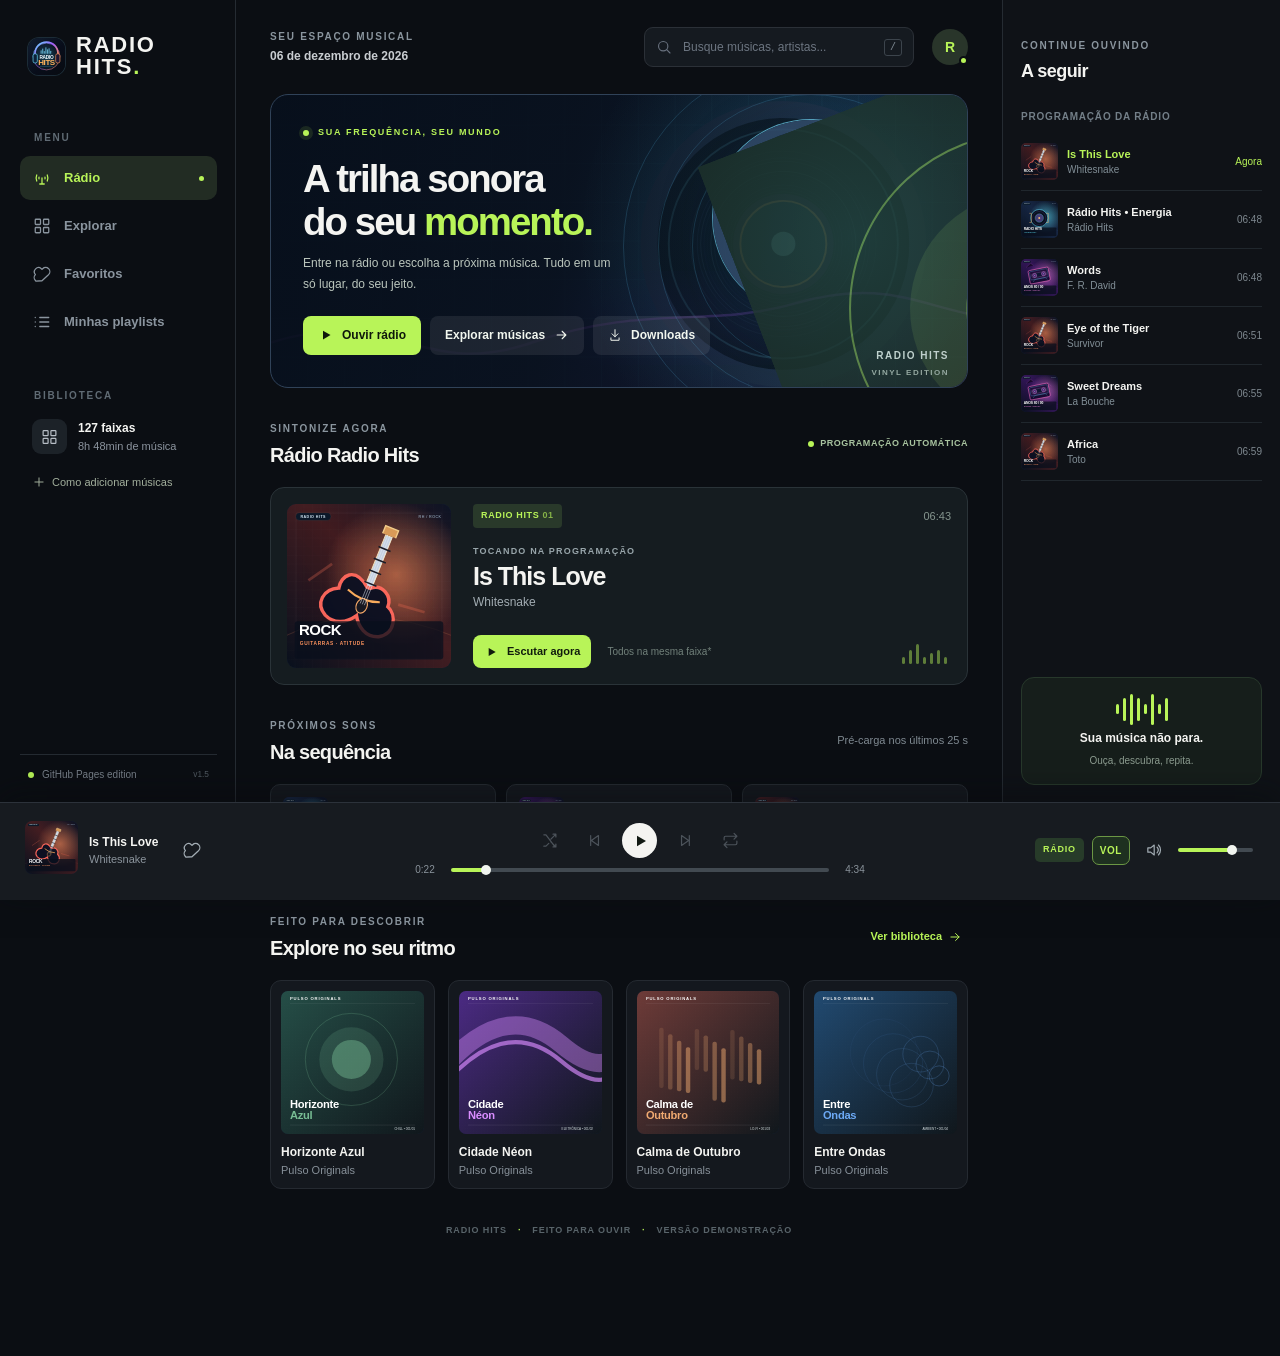
==== index.html @ c6888235 "Integrar vitrola LP animada na home e mini-player" ====
<!doctype html>
<html lang="pt-BR">
<head>
  <meta charset="utf-8">
  <meta name="viewport" content="width=device-width,initial-scale=1,viewport-fit=cover">
  <meta name="theme-color" content="#0b0e13">
  <meta http-equiv="Content-Security-Policy" content="default-src 'self'; script-src 'self'; style-src 'self' 'unsafe-inline'; img-src 'self' data: blob:; media-src 'self' blob:; connect-src 'self'; worker-src 'self'; manifest-src 'self'; font-src 'self'; frame-src 'none'; object-src 'none'; base-uri 'self'; form-action 'self'">
  <meta name="description" content="Radio Hits — rádio sincronizada e músicas sob demanda em um só lugar.">
  <meta property="og:title" content="Radio Hits — sua música, seu ritmo">
  <meta property="og:description" content="Rádio e biblioteca de músicas num mesmo player.">
  <meta name="theme-color" content="#0b0e13">
  <link rel="icon" href="./assets/favicon.svg" type="image/svg+xml">
  <link rel="manifest" href="./manifest.webmanifest">
  <link rel="stylesheet" href="./css/style.css?v=vinyl-1">
  <title>Radio Hits — sua música, seu ritmo</title>
</head>
<body>
  <svg class="sprite" aria-hidden="true" xmlns="http://www.w3.org/2000/svg">
    <symbol id="i-play" viewBox="0 0 24 24"><path fill="currentColor" d="m8 5 12 7-12 7V5Z"/></symbol>
    <symbol id="i-pause" viewBox="0 0 24 24"><path fill="currentColor" d="M6 5h4v14H6zm8 0h4v14h-4z"/></symbol>
    <symbol id="i-radio" viewBox="0 0 24 24"><path d="M5 16a10 10 0 0 1 0-8m14 8a10 10 0 0 0 0-8M8 13a6 6 0 0 1 0-2m8 2a6 6 0 0 0 0-2m-4 1v8m-3 0h6M12 12v.01"/></symbol>
    <symbol id="i-grid" viewBox="0 0 24 24"><rect x="3" y="3" width="7" height="7" rx="1"/><rect x="14" y="3" width="7" height="7" rx="1"/><rect x="3" y="14" width="7" height="7" rx="1"/><rect x="14" y="14" width="7" height="7" rx="1"/></symbol>
    <symbol id="i-folder" viewBox="0 0 24 24"><path d="M3 7.5V5a2 2 0 0 1 2-2h5l2.3 3H19a2 2 0 0 1 2 2v11a2 2 0 0 1-2 2H5a2 2 0 0 1-2-2V7.5Z"/></symbol>
    <symbol id="i-heart" viewBox="0 0 24 24"><path d="M20.8 4.9a5.6 5.6 0 0 0-7.9 0l-.9.9-.9-.9a5.6 5.6 0 0 0-7.9 7.9 5.6 5.6 0 0 0 0 7.9l.9.9L12 21l7.9-7.3.9-.9a5.6 5.6 0 0 0 0-7.9Z"/></symbol>
    <symbol id="i-plus" viewBox="0 0 24 24"><path d="M12 5v14M5 12h14"/></symbol>
    <symbol id="i-list" viewBox="0 0 24 24"><path d="M9 6h12M9 12h12M9 18h12M3 6h.01M3 12h.01M3 18h.01"/></symbol>
    <symbol id="i-search" viewBox="0 0 24 24"><circle cx="10.8" cy="10.8" r="7"/><path d="m16 16 5 5"/></symbol>
    <symbol id="i-next" viewBox="0 0 24 24"><path d="m5 5 10 7-10 7V5Zm11 0v14"/></symbol>
    <symbol id="i-prev" viewBox="0 0 24 24"><path d="m19 5-10 7 10 7V5ZM8 5v14"/></symbol>
    <symbol id="i-shuffle" viewBox="0 0 24 24"><path d="M17 3h4v4m-1-3-6 6M4 4h3l12 16m-2 1h4v-4m-1 3-6-6M4 20h3l4-4"/></symbol>
    <symbol id="i-repeat" viewBox="0 0 24 24"><path d="m17 2 4 4-4 4M3 11V8a2 2 0 0 1 2-2h16M7 22l-4-4 4-4m14-1v3a2 2 0 0 1-2 2H3"/></symbol>
    <symbol id="i-volume" viewBox="0 0 24 24"><path d="m4 9 4 0 5-4v14l-5-4H4V9Zm13-1a6 6 0 0 1 0 8m2-11a10 10 0 0 1 0 14"/></symbol>
    <symbol id="i-muted" viewBox="0 0 24 24"><path d="m4 9 4 0 5-4v14l-5-4H4V9Zm13 1 5 5m0-5-5 5"/></symbol>
    <symbol id="i-download" viewBox="0 0 24 24"><path d="M12 3v12m-5-5 5 5 5-5M5 17v4h14v-4"/></symbol>
    <symbol id="i-trash" viewBox="0 0 24 24"><path d="M4 7h16M9 7V4h6v3m-9 0 1 14h10l1-14M10 11v7m4-7v7"/></symbol>
    <symbol id="i-more" viewBox="0 0 24 24"><circle cx="5" cy="12" r="1.5"/><circle cx="12" cy="12" r="1.5"/><circle cx="19" cy="12" r="1.5"/></symbol>
    <symbol id="i-clock" viewBox="0 0 24 24"><circle cx="12" cy="12" r="9"/><path d="M12 6v6l4 2"/></symbol>
    <symbol id="i-arrow" viewBox="0 0 24 24"><path d="M5 12h14m-6-6 6 6-6 6"/></symbol>
    <symbol id="i-close" viewBox="0 0 24 24"><path d="M5 5 19 19M19 5 5 19"/></symbol>
    <symbol id="i-info" viewBox="0 0 24 24"><circle cx="12" cy="12" r="9"/><path d="M12 11v6M12 7h.01"/></symbol>
  </svg>

  <div class="app-shell">
    <aside class="sidebar" id="sidebar" aria-label="Navegação principal">
      <a class="brand" href="#radio" aria-label="Radio Hits, início"><img class="brand-mark-image" src="./assets/branding/radio-hits-mark.svg" width="37" height="37" alt=""><span>RADIO HITS<span class="brand-dot">.</span></span></a>
      <div class="side-label">MENU</div>
      <nav class="side-nav" id="nav-primary">
        <button class="nav-link is-active" data-view="radio"><svg class="icon"><use href="#i-radio"/></svg><span>Rádio</span><span class="nav-indicator"></span></button>
        <button class="nav-link" data-view="explorar"><svg class="icon"><use href="#i-grid"/></svg><span>Explorar</span></button>
        <button class="nav-link" data-view="favoritos"><svg class="icon"><use href="#i-heart"/></svg><span>Favoritos</span></button>
        <button class="nav-link" data-view="playlists"><svg class="icon"><use href="#i-list"/></svg><span>Minhas playlists</span></button>
      </nav>
      <div class="side-label side-label-library">BIBLIOTECA</div>
      <div class="library-mini"><div class="library-icon"><svg class="icon"><use href="#i-grid"/></svg></div><div><strong id="sidebar-track-count">0 faixas</strong><small id="sidebar-library-runtime">Na sua coleção</small></div></div>
      <button class="side-add" id="open-add-guide"><svg class="icon"><use href="#i-plus"/></svg> Como adicionar músicas</button>
      <div class="sidebar-footer"><span class="version-dot"></span><span>GitHub Pages edition</span><small>v1.5</small></div>
    </aside>

    <main class="main-content" id="main-content">
      <header class="topbar">
        <div class="topbar-heading"><span class="eyebrow">SEU ESPAÇO MUSICAL</span><span class="topbar-date" id="today-label"></span></div>
        <label class="search-box"><svg class="icon"><use href="#i-search"/></svg><input id="search" type="search" placeholder="Busque músicas, artistas..." autocomplete="off" aria-label="Buscar músicas e artistas"><kbd>/</kbd></label>
        <button class="top-avatar" id="about-button" aria-label="Sobre o projeto">R<span class="online-indicator"></span></button>
      </header>

      <div id="offline-network-notice" class="offline-network-notice" role="status" hidden></div>
      <div class="view" id="view-radio">
        <section class="hero">
          <div class="hero-copy"><div class="hero-kicker"><span class="live-pulse"></span> SUA FREQUÊNCIA, SEU MUNDO</div><h1>A trilha sonora<br>do seu <em>momento.</em></h1><p>Entre na rádio ou escolha a próxima música. Tudo em um só lugar, do seu jeito.</p><div class="hero-actions"><button class="primary-action" id="hero-radio-play"><svg class="icon icon-filled"><use href="#i-play"/></svg><span>Ouvir rádio</span></button><button class="ghost-action" data-action="switch-explore">Explorar músicas <svg class="icon"><use href="#i-arrow"/></svg></button><button class="ghost-action hero-download-link" data-action="open-downloads"><svg class="icon"><use href="#i-download"/></svg> Downloads</button></div></div>
          <div class="hero-art vinyl-deck" id="vinyl-deck" aria-hidden="true"><div class="orbit orbit-a"></div><div class="orbit orbit-b"></div><div class="orbit orbit-c"></div><div class="hero-disc vinyl-record" id="vinyl-record"><div class="vinyl-grooves"></div><div class="vinyl-label"><img id="vinyl-cover" src="./assets/capas/padrao.svg" alt="" loading="eager"></div><span class="vinyl-spindle"></span></div><div class="vinyl-tonearm"><span class="vinyl-tonearm-head"></span></div><div class="hero-art-label">RADIO HITS <span>VINYL EDITION</span></div></div>
        </section>
        <div class="section-title row-between"><div><span class="eyebrow">SINTONIZE AGORA</span><h2>Rádio Radio Hits</h2></div><span class="status-label"><span class="status-dot"></span> PROGRAMAÇÃO AUTOMÁTICA</span></div>
        <section class="station-card"><div class="station-art"><img id="station-cover" src="./assets/capas/horizonte-azul.svg" alt="Capa da música atual" loading="eager"></div><div class="station-content"><div class="station-top"><span class="station-badge">RADIO HITS <span>01</span></span><span class="station-clock" id="station-clock">--:--</span></div><span class="station-small-label">TOCANDO NA PROGRAMAÇÃO</span><h3 id="station-title">Carregando...</h3><p id="station-artist">Seleção Radio Hits</p><div class="station-bottom"><button class="station-play" id="station-play"><svg class="icon icon-filled"><use href="#i-play"/></svg><span>Escutar agora</span></button><span>Todos na mesma faixa*</span></div></div><div class="station-bars" aria-hidden="true"><i></i><i></i><i></i><i></i><i></i><i></i><i></i></div></section>
        <section class="programa-section"><div class="section-title row-between"><div><span class="eyebrow">PRÓXIMOS SONS</span><h2>Na sequência</h2></div><span class="small-note" id="preload-status">Pré-carga nos últimos 25 s</span></div><div id="radio-up-next" class="radio-up-next"></div><p class="fine-print">*Rádio simulada: a playlist acompanha o relógio, mas não é uma transmissão ao vivo com servidor. Pequenas diferenças de sincronismo podem ocorrer.</p></section>
        <section class="discover-preview"><div class="section-title row-between"><div><span class="eyebrow">FEITO PARA DESCOBRIR</span><h2>Explore no seu ritmo</h2></div><button class="section-link" data-action="switch-explore">Ver biblioteca <svg class="icon"><use href="#i-arrow"/></svg></button></div><div id="preview-grid" class="album-grid"></div></section>
      </div>

      <div class="view is-hidden" id="view-explorar">
        <div class="page-intro"><span class="eyebrow">ESCOLHA O QUE TOCAR</span><h1>Descubra seu próximo som<span class="accent-period">.</span></h1><p>Sem algoritmos escondidos. Você no controle de cada faixa.</p></div>
        <section class="folder-section" aria-labelledby="music-folders-heading" id="music-folders">
          <div class="section-title row-between"><div><span class="eyebrow">BIBLIOTECA ORGANIZADA</span><h2 id="music-folders-heading">Explorar por pastas</h2></div><span class="small-note" id="music-folder-count" aria-live="polite">Carregando pastas...</span></div>
          <p class="folder-section-description">Escolha Rock, Hip Hop, Dance e outras pastas para ver suas músicas. As pastas acompanham o catálogo automaticamente.</p>
          <div id="music-folder-grid" class="folder-grid" aria-label="Pastas de músicas"></div>
        </section>
        <section class="genre-showcase" aria-label="Explore por estilo musical">
 <div class="section-title row-between"><div><span class="eyebrow">SUAS ESTAÇÕES</span><h2>Escolha a sua vibe</h2></div><span class="small-note">Biblioteca por categoria</span></div>
 <div class="genre-showcase-grid">
 <button class="genre-feature" type="button" data-action="genre" data-genre="Anos 80 e 90" aria-label="Explorar Anos 80 e 90"><img loading="lazy" src="./assets/capas/genero-80-90.svg" alt=""><span class="genre-feature-label">CLÁSSICOS</span></button>
<button class="genre-feature" type="button" data-action="genre" data-genre="Rock" aria-label="Explorar Rock"><img loading="lazy" src="./assets/capas/genero-rock.svg" alt=""><span class="genre-feature-label">GUITARRAS</span></button>
<button class="genre-feature" type="button" data-action="genre" data-genre="Hip Hop" aria-label="Explorar Hip Hop"><img loading="lazy" src="./assets/capas/genero-hiphop.svg" alt=""><span class="genre-feature-label">BATIDAS</span></button>
<button class="genre-feature" type="button" data-action="genre" data-genre="Malhação Internacional 2003" aria-label="Explorar Malhação Internacional 2003"><img loading="lazy" src="./assets/capas/genero-malhacao.svg" alt=""><span class="genre-feature-label">TRILHA 2003</span></button>
 </div>
</section>
        <section class="discover-section"><div class="section-title row-between"><div><span class="eyebrow">SUA SELEÇÃO</span><h2>Em destaque</h2></div><div style="display:flex;gap:12px;align-items:center;flex-wrap:wrap;justify-content:flex-end"><span class="small-note" id="explore-track-count"></span><button class="outline-button" type="button" id="refresh-library" aria-label="Atualizar catálogo de músicas">Atualizar músicas</button></div></div><div id="discover-grid" class="album-grid"></div></section>
        <section class="tracks-section" id="track-catalog-section"><div class="section-title row-between"><div><span class="eyebrow">MÚSICAS DA SELEÇÃO</span><h2 id="explore-selection-title">Todas as faixas</h2><div class="explore-selection-actions"><button type="button" data-action="back-to-folders" class="explore-back-button">Trocar pasta</button><button type="button" data-action="play-selection" id="play-selection" class="explore-play-button"><svg class="icon icon-filled" aria-hidden="true"><use href="#i-play"/></svg>Tocar seleção</button></div></div><div class="chips" id="genre-filters"></div></div><div class="table-header"><span>FAIXA</span><span>GÊNERO</span><svg class="icon"><use href="#i-clock"/></svg><span></span></div><div id="all-tracks" class="track-list"></div></section>
        <section class="offline-dashboard" id="downloads-dashboard" aria-labelledby="offline-dashboard-title">
          <div class="offline-dashboard-head">
            <div><span class="eyebrow">OUÇA SEM INTERNET</span><h2 id="offline-dashboard-title">Downloads</h2><p id="offline-dashboard-summary">Verificando faixas disponíveis...</p></div>
            <svg class="icon offline-dashboard-icon" aria-hidden="true"><use href="#i-download"/></svg>
          </div>
          <p>O pré-carregamento da rádio não salva músicas. Você pode baixar qualquer faixa da sua biblioteca para ouvir offline neste aparelho. Os arquivos usam espaço do dispositivo; use apenas músicas que você tem autorização para armazenar e distribuir.</p>
          <div class="offline-dashboard-actions">
            <button type="button" class="primary-action" data-action="open-offline-available">Ver músicas para baixar</button>
            <button type="button" class="outline-button" data-action="open-offline-saved">Minhas músicas salvas</button>
          </div>
        </section>
        <section class="tracks-section" id="offline-available">
          <div class="section-title row-between"><div><span class="eyebrow">SUA BIBLIOTECA PARA OUVIR OFFLINE</span><h2>Disponíveis para baixar</h2></div><span class="small-note" id="offline-available-count"></span></div>
          <div class="track-list" id="offline-available-tracks"></div>
          <p class="fine-print">Toque em Baixar ao lado de qualquer música para salvá-la neste dispositivo. Os downloads não são enviados automaticamente para outro celular.</p>
        </section>
        <section class="tracks-section" id="offline-library"><div class="section-title row-between"><div><span class="eyebrow">NO SEU DISPOSITIVO</span><h2>Minhas músicas offline</h2></div><span class="small-note" id="offline-count">Carregando downloads...</span></div><div class="track-list" id="offline-tracks"></div><p class="fine-print">Os áudios são salvos apenas quando você toca em Baixar. Use a lista acima para adicionar mais músicas e esta seção para ouvir ou excluir os arquivos baixados.</p></section>
      </div>

      <div class="view is-hidden" id="view-favoritos"><div class="page-intro"><span class="eyebrow">O QUE VOCÊ AMA</span><h1>Seus favoritos<span class="accent-period">.</span></h1><p>Suas faixas preferidas ficam salvas neste navegador.</p></div><div id="favorite-tracks" class="track-list page-track-list"></div></div>
      <div class="view is-hidden" id="view-playlists"><div class="page-intro"><span class="eyebrow">DO SEU JEITO</span><h1>Minhas playlists<span class="accent-period">.</span></h1><p>Crie coleções e toque suas músicas na ordem que preferir.</p></div><div class="row-between playlist-head"><h2>Suas coleções</h2><button class="outline-button" id="create-playlist"><svg class="icon"><use href="#i-plus"/></svg> Criar playlist</button></div><div id="playlist-grid" class="playlist-grid"></div><div id="playlist-detail" class="playlist-detail"></div></div>
      <footer class="site-footer">RADIO HITS <span>·</span> FEITO PARA OUVIR <span>·</span> VERSÃO DEMONSTRAÇÃO</footer>
    </main>

    <aside class="queue-panel" id="queue-panel" aria-label="Fila de reprodução"><div class="queue-head"><div><span class="eyebrow">CONTINUE OUVINDO</span><h2>A seguir</h2></div><button class="icon-button queue-close" id="queue-close" aria-label="Fechar fila"><svg class="icon"><use href="#i-close"/></svg></button></div><div class="queue-mode" id="queue-mode">Programação da rádio</div><div id="queue-items" class="queue-items"></div><div class="queue-footer"><div class="queue-decor"><span></span><span></span><span></span><span></span><span></span><span></span><span></span><span></span></div><p>Sua música não para.</p><small>Ouça, descubra, repita.</small></div></aside>
  </div>

  <footer class="player-shell" id="player-shell" aria-label="Player de áudio"><div class="player-track"><div class="mini-vinyl" aria-hidden="true"><img id="player-cover" src="./assets/capas/horizonte-azul.svg" alt=""><span class="mini-vinyl-spindle"></span></div><div class="player-track-label"><strong id="player-title">Radio Hits Rádio</strong><span id="player-artist">Selecione uma música</span></div><button class="icon-button like-current" id="player-like" aria-label="Favoritar música"><svg class="icon"><use href="#i-heart"/></svg></button></div>
    <div class="player-center"><div class="player-controls"><button class="icon-button extra-control" id="shuffle" title="Embaralhar" aria-label="Embaralhar"><svg class="icon"><use href="#i-shuffle"/></svg></button><button class="icon-button" id="previous" title="Música anterior" aria-label="Música anterior"><svg class="icon"><use href="#i-prev"/></svg></button><button class="main-play" id="player-play" aria-label="Reproduzir"><svg class="icon icon-filled"><use href="#i-play"/></svg></button><button class="icon-button" id="next" title="Próxima música" aria-label="Próxima música"><svg class="icon"><use href="#i-next"/></svg></button><button class="icon-button extra-control" id="repeat" title="Repetição desligada" aria-label="Configurar repetição"><svg class="icon"><use href="#i-repeat"/></svg><span id="repeat-one" class="repeat-one">1</span></button></div><div class="player-progress"><span id="elapsed">0:00</span><input type="range" min="0" max="1000" value="0" id="seek" aria-label="Posição da reprodução"><span id="total">0:00</span></div></div>
    <div class="player-options"><span class="mode-chip" id="player-mode">RÁDIO</span><button type="button" class="leveling-button is-active" id="leveling-toggle" aria-pressed="true" aria-label="Ativar ou desativar volume equilibrado" title="Desativar volume equilibrado">VOL</button><button class="icon-button" id="volume-button" title="Silenciar" aria-label="Silenciar"><svg class="icon"><use href="#i-volume"/></svg></button><input id="volume" type="range" min="0" max="100" value="75" aria-label="Volume"><button class="icon-button queue-open" id="queue-open" title="Ver fila" aria-label="Ver fila"><svg class="icon"><use href="#i-list"/></svg></button></div></footer>
  <nav class="mobile-nav" aria-label="Navegação para celular"><button data-view="radio" class="is-active"><svg class="icon"><use href="#i-radio"/></svg><span>Rádio</span></button><button data-view="explorar"><svg class="icon"><use href="#i-grid"/></svg><span>Explorar</span></button><button data-view="favoritos"><svg class="icon"><use href="#i-heart"/></svg><span>Favoritos</span></button><button data-view="playlists"><svg class="icon"><use href="#i-list"/></svg><span>Playlists</span></button></nav>

  <dialog id="modal" class="modal"><div class="modal-header"><h2 id="modal-heading">Nova playlist</h2><button class="icon-button" id="modal-close" aria-label="Fechar"><svg class="icon"><use href="#i-close"/></svg></button></div><div id="modal-body"></div></dialog>
  <div id="toast" class="toast" role="status" aria-live="polite"></div>
  <audio id="audio" preload="metadata"></audio>
  <script src="./js/native-bridge.js?v=bridge-2" defer></script>
  <script src="./js/offline.js?v=stream-3" defer></script>
  <script src="./js/app.js?v=vinyl-1" defer></script>
</body>
</html>
---- css/style.css ----
:root{color-scheme:dark;--bg:#0b0e13;--panel:#11151b;--panel-alt:#151a21;--line:#252b32;--text:#f4f4f1;--muted:#8c949e;--sub:#58606a;--accent:#b8f458;--accent-dark:#89bc33;--font:Inter,ui-sans-serif,-apple-system,BlinkMacSystemFont,"Segoe UI",sans-serif}
*{box-sizing:border-box}html{scroll-behavior:smooth}body{margin:0;background:var(--bg);color:var(--text);font:14px/1.5 var(--font);overflow-x:hidden}button,input{font:inherit}button{color:inherit;cursor:pointer}button:focus-visible,input:focus-visible,a:focus-visible{outline:2px solid var(--accent);outline-offset:3px}a{color:inherit;text-decoration:none}button{border:0}svg.icon{width:20px;height:20px;flex:none;fill:none;stroke:currentColor;stroke-width:1.7;stroke-linecap:round;stroke-linejoin:round}svg.icon.icon-filled{stroke:none;fill:currentColor}.sprite{position:absolute;width:0;height:0;overflow:hidden}.is-hidden{display:none!important}.app-shell{display:grid;grid-template-columns:236px minmax(0,1fr) 278px;min-height:100vh;padding-bottom:100px}.sidebar{padding:29px 18px 20px 20px;border-right:1px solid var(--line);display:flex;flex-direction:column;position:sticky;top:0;height:calc(100vh - 98px);min-height:510px}.brand{display:inline-flex;align-items:center;gap:11px;padding:5px 10px 52px 8px;font-weight:900;font-size:22px;letter-spacing:.08em;line-height:1}.brand-dot,.accent-period{color:var(--accent)}.brand-mark{width:33px;height:33px;background:var(--accent);border-radius:9px;display:flex;align-items:center;justify-content:center;gap:3px;transform:rotate(-8deg)}.brand-mark span{width:3px;background:#121711;border-radius:4px}.brand-mark span:nth-child(1),.brand-mark span:nth-child(4){height:10px}.brand-mark span:nth-child(2){height:20px}.brand-mark span:nth-child(3){height:16px}.side-label{font-size:10px;font-weight:750;letter-spacing:.18em;color:#606b74;padding:0 14px;margin:0 0 11px}.side-nav{display:flex;flex-direction:column;gap:4px}.nav-link{position:relative;background:transparent;color:#8a949e;display:flex;align-items:center;text-align:left;gap:13px;border-radius:10px;min-height:44px;width:100%;padding:0 13px;font-size:13px;font-weight:600;transition:background .2s,color .2s}.nav-link .icon{width:18px;height:18px}.nav-link:hover{color:#fff;background:#191e25}.nav-link.is-active{background:#222c23;color:var(--accent)}.nav-indicator{margin-left:auto;width:5px;height:5px;background:var(--accent);border-radius:50%}.side-label-library{margin-top:44px}.library-mini{display:flex;align-items:center;gap:11px;padding:5px 12px 16px}.library-icon{width:35px;height:35px;display:grid;place-items:center;background:#1c2228;border-radius:9px;color:#b7bec6}.library-icon svg{width:17px}.library-mini strong,.library-mini small{display:block}.library-mini strong{font-size:12px}.library-mini small{font-size:11px;color:var(--muted);margin-top:1px}.side-add{align-self:flex-start;background:transparent;color:#a2af9c;font-size:11px;display:flex;align-items:center;gap:6px;padding:3px 12px}.side-add svg{width:14px;height:14px}.side-add:hover{color:var(--accent)}.sidebar-footer{margin-top:auto;display:flex;gap:8px;align-items:center;padding:12px 8px 0;border-top:1px solid var(--line);font-size:10px;color:#78808a}.sidebar-footer small{margin-left:auto;color:#515a62}.version-dot{background:var(--accent);width:6px;height:6px;border-radius:50%}.main-content{min-width:0;padding:0 34px}.topbar{min-height:94px;display:flex;align-items:center;gap:18px}.topbar-heading{display:flex;flex-direction:column;gap:3px;margin-right:auto}.eyebrow{font-size:10px;font-weight:800;letter-spacing:.17em;color:#8a959e}.topbar-date{color:#c9cdd1;font-size:12px;font-weight:600}.search-box{height:40px;width:min(270px,40%);border:1px solid #2b3037;background:#151a20;border-radius:9px;display:flex;align-items:center;padding:0 11px;gap:9px;color:#68717e}.search-box svg{width:16px}.search-box input{background:none;border:0;color:var(--text);outline:0;min-width:0;flex:1;font-size:12px}.search-box input::placeholder{color:#6c7580}.search-box kbd{font-size:10px;border:1px solid #3c444c;border-radius:3px;padding:0 5px;color:#818b95}.top-avatar{flex:none;width:36px;height:36px;border-radius:50%;background:#29352a;color:var(--accent);font-size:14px;font-weight:800;position:relative}.online-indicator{width:9px;height:9px;border-radius:50%;background:var(--accent);border:2px solid var(--bg);position:absolute;bottom:0;right:0}.hero{height:294px;display:flex;position:relative;overflow:hidden;border-radius:18px;background:linear-gradient(115deg,#18241b 0%,#19291f 42%,#203328 100%);border:1px solid #304232}.hero:after{position:absolute;inset:0;content:"";pointer-events:none;background:radial-gradient(circle at 75% 48%,rgba(184,244,88,.18),transparent 43%)}.hero-copy{padding:31px 0 24px 32px;position:relative;z-index:2;flex:1;min-width:360px}.hero-kicker{display:flex;align-items:center;gap:9px;font-size:9px;letter-spacing:.19em;font-weight:800;color:var(--accent)}.live-pulse{width:6px;height:6px;background:var(--accent);box-shadow:0 0 0 4px rgba(184,244,88,.11);border-radius:50%}.hero h1{font-size:clamp(29px,3vw,40px);font-weight:830;line-height:1.12;letter-spacing:-.05em;margin:17px 0 10px}.hero h1 em{font-style:normal;color:var(--accent)}.hero p{color:#bbc6bd;font-size:12px;line-height:1.75;max-width:320px;margin:0}.hero-actions{display:flex;gap:9px;align-items:center;margin-top:21px}.primary-action,.ghost-action,.station-play,.outline-button{display:inline-flex;justify-content:center;align-items:center;gap:9px;border-radius:8px;font-size:12px;font-weight:800;height:39px;padding:0 15px;white-space:nowrap}.primary-action{background:var(--accent);color:#0e170b}.primary-action:hover,.station-play:hover{background:#cbff79}.primary-action svg{width:15px}.ghost-action{background:rgba(255,255,255,.08);color:#f2f7ef}.ghost-action:hover{background:rgba(255,255,255,.15)}.ghost-action svg{width:15px}.hero-art{position:absolute;right:10px;top:-4px;width:42%;height:310px;display:grid;place-items:center}.orbit{border:1px solid rgba(184,244,88,.14);position:absolute;border-radius:50%}.orbit-a{width:375px;height:375px}.orbit-b{width:305px;height:305px}.orbit-c{width:238px;height:238px}.hero-disc{width:195px;height:195px;border-radius:50%;background:repeating-radial-gradient(circle at center,#293a2e 0,#293a2e 2px,#0e1a13 3px,#0f1f16 5px);border:10px solid #263b2a;box-shadow:0 20px 60px #050c0877,0 0 0 1px #466043;display:grid;place-items:center;transform:rotate(-21deg)}.disc-ring{position:absolute;width:90px;height:90px;border-radius:50%;background:#b8f458;box-shadow:inset 0 0 0 19px #0e1810}.disc-center{width:18px;height:18px;background:#e1ffc2;border-radius:50%;z-index:1}.hero-art-label{position:absolute;right:8px;bottom:23px;text-align:right;font-size:10px;font-weight:800;letter-spacing:.15em;color:#e9f4e6;line-height:1.4}.hero-art-label span{display:block;color:#b1c1af;font-size:8px;margin-top:4px}.section-title{margin:29px 0 17px}.section-title h2{margin:2px 0 0;font-size:20px;letter-spacing:-.035em;font-weight:760}.row-between{display:flex;justify-content:space-between;align-items:center;gap:14px}.status-label{color:#a9c4a0;font-size:9px;letter-spacing:.06em;font-weight:700;display:flex;align-items:center;gap:6px}.status-dot{width:6px;height:6px;background:var(--accent);border-radius:50%}.station-card{min-height:196px;background:#151c20;border:1px solid #2a3338;border-radius:14px;overflow:hidden;display:flex;padding:16px;gap:22px;position:relative}.station-art{flex:0 0 164px;width:164px;height:164px;border-radius:9px;overflow:hidden}.station-art img{width:100%;height:100%;object-fit:cover}.station-content{min-width:0;flex:1;display:flex;flex-direction:column;justify-content:flex-start}.station-top{display:flex;justify-content:space-between;gap:8px;align-items:center}.station-badge{background:#29392a;padding:5px 8px;font-size:9px;font-weight:800;letter-spacing:.07em;color:var(--accent);border-radius:4px}.station-badge span{opacity:.65}.station-clock{font-size:11px;color:#85958e}.station-small-label{margin-top:17px;font-size:9px;font-weight:800;letter-spacing:.13em;color:#98a5aa}.station-content h3{font-size:clamp(18px,2vw,25px);line-height:1.2;letter-spacing:-.04em;margin:3px 0 2px}.station-content p{color:#a2acb2;font-size:12px;margin:0}.station-bottom{margin-top:auto;display:flex;align-items:center;gap:16px}.station-play{height:33px;background:var(--accent);color:#101b0c;font-size:11px;padding:0 11px}.station-play svg{height:14px;width:14px}.station-bottom>span{color:#71807a;font-size:10px}.station-bars{display:flex;gap:4px;align-items:end;position:absolute;right:20px;bottom:20px;height:22px;opacity:.45}.station-bars i{background:var(--accent);width:3px;height:7px;border-radius:2px}.station-bars i:nth-child(2),.station-bars i:nth-child(6){height:14px}.station-bars i:nth-child(3){height:20px}.station-bars i:nth-child(5){height:11px}.is-playing .station-bars i{animation:eq .68s ease-in-out infinite alternate}.is-playing .station-bars i:nth-child(even){animation-delay:.31s}@keyframes eq{from{height:4px}to{height:23px}}.small-note{color:#7f8991;font-size:11px}.radio-up-next{display:grid;grid-template-columns:repeat(3,minmax(0,1fr));gap:10px}.up-next-item{background:#15191f;border:1px solid var(--line);padding:12px;min-width:0;display:flex;gap:10px;border-radius:10px;align-items:center}.up-next-item img{width:45px;height:45px;object-fit:cover;border-radius:6px}.up-next-item strong,.up-next-item small{display:block;white-space:nowrap;overflow:hidden;text-overflow:ellipsis}.up-next-item strong{font-size:11px}.up-next-item small{font-size:10px;color:#89949d}.up-next-item time{margin-left:auto;color:var(--accent);font-size:10px;white-space:nowrap}.fine-print{font-size:10px;color:#69747c;line-height:1.6}.discover-preview{margin-top:23px}.section-link{background:transparent;color:var(--accent);font-size:11px;font-weight:700;display:flex;align-items:center;gap:6px}.section-link svg{width:14px}.album-grid{display:grid;grid-template-columns:repeat(4,minmax(0,1fr));gap:13px}.album-card{min-width:0;background:#14181e;border:1px solid #252a31;border-radius:11px;padding:10px;text-align:left;transition:background .2s,transform .2s;position:relative}.album-card:hover{background:#1a2026;transform:translateY(-2px)}.album-thumb{position:relative;overflow:hidden;aspect-ratio:1;border-radius:7px;background:#28342a}.album-thumb img{width:100%;height:100%;object-fit:cover;transition:transform .4s}.album-card:hover .album-thumb img{transform:scale(1.07)}.album-overlay{width:35px;height:35px;border-radius:50%;background:var(--accent);color:#0e170c;position:absolute;right:9px;bottom:9px;display:grid;place-items:center;opacity:0;transform:translateY(7px);transition:opacity .2s,transform .2s}.album-card:hover .album-overlay{opacity:1;transform:none}.album-overlay svg{width:18px}.album-card strong{font-size:12px;display:block;white-space:nowrap;overflow:hidden;text-overflow:ellipsis;margin:9px 0 1px}.album-card>span{display:block;font-size:11px;color:#879099;white-space:nowrap;overflow:hidden;text-overflow:ellipsis}.site-footer{padding:35px 0 18px;font-size:9px;letter-spacing:.1em;font-weight:700;color:#59646a;display:flex;justify-content:center;gap:11px}.site-footer span{color:var(--accent)}.queue-panel{height:calc(100vh - 98px);min-height:510px;padding:34px 18px 17px;border-left:1px solid var(--line);position:sticky;top:0;display:flex;flex-direction:column;background:#0f1217}.queue-head{display:flex;justify-content:space-between;align-items:center}.queue-head h2{font-size:18px;margin:3px 0 0;letter-spacing:-.03em}.queue-mode{margin:24px 0 9px;color:#737f88;font-size:10px;font-weight:750;letter-spacing:.08em;text-transform:uppercase}.queue-items{overflow:auto;max-height:calc(100vh - 330px);scrollbar-width:thin}.queue-item{padding:10px 0;display:flex;align-items:center;gap:9px;border-bottom:1px solid #20272d;min-width:0}.queue-item img{height:37px;width:37px;object-fit:cover;border-radius:5px}.queue-item-copy{flex:1;min-width:0}.queue-item strong,.queue-item small{display:block;white-space:nowrap;overflow:hidden;text-overflow:ellipsis}.queue-item strong{font-size:11px}.queue-item small{font-size:10px;color:#818e96}.queue-item time{font-size:10px;color:#7e888f}.queue-item.is-current strong{color:var(--accent)}.queue-item.is-current time{color:var(--accent)}.queue-footer{margin-top:auto;padding:14px;border-radius:13px;background:#161e1b;border:1px solid #27382b;text-align:center}.queue-decor{height:34px;display:flex;align-items:center;justify-content:center;gap:4px}.queue-decor span{height:10px;width:3px;border-radius:3px;background:var(--accent)}.queue-decor span:nth-child(2n){height:23px}.queue-decor span:nth-child(3n){height:31px}.queue-footer p{font-weight:750;font-size:12px;margin:3px 0 2px}.queue-footer small{font-size:10px;color:#8b9b8f}.player-shell{position:fixed;z-index:30;bottom:0;left:0;right:0;height:98px;background:#171b20;border-top:1px solid #2c323a;display:grid;grid-template-columns:minmax(210px,1fr) minmax(300px,1.5fr) minmax(220px,1fr);gap:12px;align-items:center;padding:10px 25px 13px;box-shadow:0 -7px 30px #080b0e85}.player-track{display:flex;align-items:center;gap:11px;min-width:0}.player-track img{width:53px;height:53px;object-fit:cover;border-radius:7px}.player-track-label{min-width:0}.player-track-label strong,.player-track-label span{display:block;white-space:nowrap;overflow:hidden;text-overflow:ellipsis}.player-track-label strong{font-size:12px;font-weight:800}.player-track-label span{font-size:11px;color:#8b949c}.icon-button{width:30px;height:30px;display:grid;place-items:center;border-radius:6px;background:transparent;color:#a3adb4;position:relative}.icon-button:hover{color:var(--text);background:#272c32}.icon-button:disabled{color:#4c535a;cursor:not-allowed}.icon-button.is-active{color:var(--accent)}.icon-button.is-liked{color:#ff8198}.like-current{margin-left:8px}.like-current svg{width:18px;height:18px}.player-center{width:100%;max-width:460px;margin:auto}.player-controls{display:flex;justify-content:center;align-items:center;gap:14px}.player-controls svg{width:17px;height:17px}.player-controls .main-play{height:35px;width:35px;border-radius:50%;background:var(--text);color:#111a13;display:grid;place-items:center}.main-play:hover{background:var(--accent)}.main-play svg{height:18px;width:18px}.player-progress{display:flex;gap:9px;align-items:center;margin-top:4px;color:#89929a;font-size:10px;font-variant-numeric:tabular-nums}.player-progress input{width:100%}.player-progress span{min-width:30px;text-align:center}.player-options{justify-self:end;display:flex;align-items:center;gap:8px}.mode-chip{background:#273b29;color:var(--accent);border-radius:5px;padding:5px 8px;font-size:9px;font-weight:800;letter-spacing:.08em}.player-options .icon-button svg{width:17px}.player-options input{width:75px}.queue-open,.queue-close{display:none}.repeat-one{position:absolute;top:1px;right:1px;font-size:8px;font-weight:800;background:#171b20;color:var(--accent);display:none}.repeat-one.is-visible{display:block}input[type=range]{-webkit-appearance:none;appearance:none;accent-color:var(--accent);height:4px;border-radius:99px;background:linear-gradient(to right,var(--accent) var(--range-progress,0%),#424a51 var(--range-progress,0%));cursor:pointer}input[type=range]::-webkit-slider-thumb{-webkit-appearance:none;appearance:none;width:10px;height:10px;background:#f1f5ef;border-radius:50%}input[type=range]::-moz-range-thumb{width:10px;height:10px;background:#f1f5ef;border:0;border-radius:50%}.page-intro{margin:20px 0 30px;padding:12px 0 0}.page-intro h1{font-size:clamp(25px,3vw,39px);letter-spacing:-.05em;line-height:1.18;margin:11px 0 10px}.page-intro p{color:#95a0a8;font-size:12px;margin:0}.discover-section .section-title{margin-top:0}.tracks-section{margin-top:31px}.chips{display:flex;gap:6px;overflow:auto;max-width:100%;scrollbar-width:none}.chips button{white-space:nowrap;background:#1a2026;color:#a5adb4;font-size:10px;border:1px solid #2b3238;border-radius:20px;padding:6px 10px}.chips button.is-active{background:var(--accent);border-color:var(--accent);color:#12170f}.table-header{margin-top:14px;padding:8px 13px;display:grid;grid-template-columns:minmax(180px,1fr) 110px 46px 75px;gap:10px;border-bottom:1px solid #31373d;color:#69747d;font-size:10px;font-weight:700;letter-spacing:.08em}.table-header svg{width:13px;height:13px;justify-self:center}.track-row{display:grid;grid-template-columns:minmax(180px,1fr) 110px 46px 75px;align-items:center;gap:10px;padding:10px 13px;border-bottom:1px solid #1e252b;min-width:0}.track-row:hover{background:#161b21}.track-main{display:flex;align-items:center;gap:11px;min-width:0}.track-main img{width:42px;height:42px;object-fit:cover;border-radius:5px}.track-text{min-width:0}.track-text strong,.track-text small{display:block;overflow:hidden;text-overflow:ellipsis;white-space:nowrap}.track-text strong{font-size:12px}.track-text small{color:#85909a;font-size:10px}.track-row.is-active .track-text strong{color:var(--accent)}.track-genre,.track-duration{font-size:11px;color:#87919a}.track-duration{text-align:center}.track-actions{display:flex;gap:5px;justify-content:end}.track-actions .icon-button{width:26px;height:26px}.track-actions svg{width:15px;height:15px}.track-main-play{border:0;background:transparent;text-align:left;min-width:0;cursor:pointer}.track-main-play:hover strong{color:var(--accent)}.page-track-list{margin-top:20px}.empty-state{padding:58px 12px;border:1px dashed #2c353b;border-radius:12px;text-align:center;color:#8d979d}.empty-state strong{display:block;color:#e7eeea;font-size:15px;margin-bottom:6px}.empty-state p{font-size:12px;margin:0 0 13px}.empty-state button{color:var(--accent);background:none;font-weight:700}.playlist-head{margin:7px 0 20px}.playlist-head h2{font-size:17px;margin:0}.outline-button{background:#1b2720;color:var(--accent);border:1px solid #344936;height:34px}.playlist-grid{display:grid;grid-template-columns:repeat(3,minmax(0,1fr));gap:14px}.playlist-tile{background:#171c23;padding:12px;border-radius:12px;border:1px solid #2c333a;text-align:left}.playlist-tile img{width:100%;max-width:190px;aspect-ratio:1;object-fit:cover;border-radius:8px}.playlist-tile strong{display:block;margin-top:9px;font-size:12px}.playlist-tile small{color:#86929a;font-size:11px}.playlist-tile.is-selected{border-color:var(--accent)}.playlist-detail{margin-top:20px}.playlist-detail h3{margin:0 0 10px}.playlist-detail-tools{display:flex;align-items:center;justify-content:space-between}.modal{background:#171d23;color:var(--text);border:1px solid #344139;border-radius:15px;max-width:min(430px,calc(100vw - 28px));width:100%;padding:22px;box-shadow:0 35px 120px #0009}.modal::backdrop{background:#000b;backdrop-filter:blur(5px)}.modal-header{display:flex;align-items:center;justify-content:space-between;margin-bottom:16px}.modal-header h2{font-size:20px;margin:0;letter-spacing:-.03em}.modal p,.modal li{color:#a7b4b0;font-size:12px;line-height:1.75}.modal label{display:block;font-weight:700;font-size:12px;margin-bottom:7px}.modal input[type=text]{width:100%;padding:12px;border-radius:8px;border:1px solid #3a4449;background:#10151a;color:#fff}.modal .primary-action{margin-top:15px}.modal code{font-size:11px;color:var(--accent)}.modal ol{padding-left:20px}.playlist-option{display:flex;width:100%;justify-content:space-between;align-items:center;padding:10px;background:#20282b;border-radius:7px;margin-bottom:7px;font-size:12px}.playlist-option:hover{background:#29352d}.toast{z-index:80;position:fixed;bottom:116px;left:50%;transform:translate(-50%,15px);background:var(--accent);color:#101a0c;font-size:12px;font-weight:750;padding:11px 16px;border-radius:9px;opacity:0;pointer-events:none;transition:.2s}.toast.is-visible{opacity:1;transform:translate(-50%,0)}.mobile-nav{display:none}
@media(max-width:1250px){.app-shell{grid-template-columns:200px minmax(0,1fr) 244px}.main-content{padding:0 22px}.sidebar{padding-left:12px;padding-right:12px}.hero-copy{padding-left:24px}.hero-art{right:-19px}.hero-disc{width:170px;height:170px}.station-bars{display:none}.radio-up-next{grid-template-columns:1fr}.up-next-item{padding:8px 12px}.up-next-item img{width:38px;height:38px}.station-art{flex-basis:136px;width:136px;height:136px}.station-card{min-height:168px}.station-small-label{margin-top:10px}.station-bottom{margin-top:auto}.album-grid{gap:9px}.queue-panel{padding:30px 13px}}
@media(max-width:1050px){.app-shell{grid-template-columns:195px minmax(0,1fr)}.queue-panel{position:fixed;right:0;top:0;width:min(340px,90vw);height:calc(100vh - 88px);min-height:0;z-index:29;transform:translateX(101%);transition:transform .25s ease;background:#10151a;box-shadow:-20px 0 60px #0009}.queue-panel.is-open{transform:translateX(0)}.queue-close,.queue-open{display:grid}.queue-panel .queue-items{max-height:calc(100vh - 320px)}.player-shell{grid-template-columns:minmax(180px,1fr) minmax(280px,1.5fr) minmax(150px,.8fr)}}
@media(max-width:690px){.app-shell{display:block;padding:0 0 170px}.sidebar{display:none}.main-content{padding:0 15px}.topbar{height:71px;min-height:71px;gap:9px}.topbar-heading{margin-right:0;flex:none}.topbar-heading .eyebrow{font-size:9px}.topbar-date{font-size:10px}.search-box{margin-left:auto;width:min(200px,48vw);height:35px}.search-box input{font-size:11px}.search-box kbd,.top-avatar{display:none}.hero{height:290px}.hero-copy{min-width:0;width:100%;padding:26px 17px;max-width:350px}.hero h1{font-size:32px}.hero-art{width:64%;right:-110px;opacity:.22}.hero p{font-size:12px;max-width:250px}.hero-actions{flex-wrap:wrap}.ghost-action{font-size:11px;padding:0 10px}.section-title{margin:25px 0 12px}.section-title h2{font-size:18px}.status-label{font-size:8px;max-width:140px;text-align:right}.station-card{padding:11px;gap:11px;min-height:153px}.station-art{flex:0 0 121px;width:121px;height:121px}.station-small-label{font-size:8px;margin-top:10px}.station-content h3{font-size:17px}.station-content p{font-size:10px}.station-badge{font-size:8px}.station-bottom>span{display:none}.station-play{height:32px}.radio-up-next{grid-template-columns:1fr}.album-grid{grid-template-columns:repeat(2,minmax(0,1fr));gap:9px}.album-overlay{opacity:1;transform:none;width:29px;height:29px}.album-card strong{font-size:11px}.site-footer{font-size:8px}.page-intro{margin:12px 0 25px}.page-intro h1{font-size:29px}.table-header{display:none}.track-row{grid-template-columns:minmax(0,1fr) 65px;gap:5px;padding:9px 3px}.track-genre,.track-duration{display:none}.track-actions{gap:1px}.track-actions .icon-button{width:29px}.player-shell{height:79px;bottom:58px;padding:8px 11px;display:grid;grid-template-columns:minmax(0,1fr) 112px;gap:5px}.player-track img{width:42px;height:42px}.player-track{gap:8px}.player-track-label strong{font-size:11px}.player-track-label span{font-size:10px}.like-current{margin:0}.player-center{max-width:none;margin:0}.player-controls{gap:4px}.player-controls .main-play{width:32px;height:32px}.player-controls .icon-button{width:28px}.player-controls .extra-control{display:none}.player-progress{position:absolute;bottom:0;left:0;right:0;margin:0;height:4px}.player-progress span{display:none}.player-progress input{border-radius:0;height:3px}.player-options{display:none}.mobile-nav{display:flex;position:fixed;z-index:31;bottom:0;left:0;right:0;height:58px;background:#13181d;border-top:1px solid #2c3338;padding-bottom:env(safe-area-inset-bottom)}.mobile-nav button{background:none;flex:1;color:#7b8790;display:flex;flex-direction:column;align-items:center;justify-content:center;gap:2px;font-size:9px;font-weight:700}.mobile-nav button svg{width:20px;height:20px}.mobile-nav button.is-active{color:var(--accent)}.queue-panel{height:calc(100vh - 137px);bottom:137px}.toast{bottom:152px;width:max-content;max-width:92vw;text-align:center}.playlist-grid{grid-template-columns:repeat(2,minmax(0,1fr))}.small-note{font-size:9px}.chips{max-width:220px}.station-clock{display:none}}
@media(max-width:365px){.station-art{width:95px;height:95px;flex-basis:95px}.station-card{min-height:120px}.station-small-label{margin-top:4px}.hero h1{font-size:27px}.station-bottom{margin-top:5px}.station-content h3{font-size:15px}.section-title .eyebrow{font-size:8px}.status-label{font-size:7px}.search-box{width:46vw}.topbar-heading{max-width:110px}.chips{max-width:190px}}
@media(prefers-reduced-motion:reduce){*,*::before,*::after{scroll-behavior:auto!important;animation-duration:.01ms!important;transition-duration:.01ms!important}}


/* Radio Hits visual identity — semantic SVG art; lightweight and resolution-independent. */
.brand-mark-image{width:37px;height:37px;flex:none;object-fit:contain;border-radius:11px;box-shadow:0 0 0 1px rgba(118,204,244,.16)}
.hero{background-image:linear-gradient(100deg,rgba(7,15,27,.96) 0%,rgba(9,17,29,.92) 42%,rgba(7,15,27,.06) 100%),url('../assets/branding/hero-radio-hits.svg');background-size:cover,cover;background-position:center,right center;background-repeat:no-repeat;border-color:#304258}
.hero:after{background:radial-gradient(circle at 84% 48%,rgba(81,223,246,.13),transparent 46%)}
.hero-art{opacity:.84}
.hero-disc{background:repeating-radial-gradient(circle,#1b2749 0,#151f3e 4px,#0a101b 6px);border-color:#304262;box-shadow:0 20px 60px #061124ae,0 0 0 1px #72d0ef}
.orbit{border-color:rgba(101,203,255,.2)}
.genre-showcase{margin-top:20px;margin-bottom:30px}
.genre-showcase-grid{display:grid;grid-template-columns:repeat(4,minmax(0,1fr));gap:13px}
.genre-feature{position:relative;display:block;aspect-ratio:1/1;overflow:hidden;border:1px solid #2a3445;background:#121a2b;border-radius:13px;padding:0;isolation:isolate;transition:transform .22s ease,border-color .22s ease,box-shadow .22s ease}
.genre-feature img{display:block;width:100%;height:100%;object-fit:cover;transition:transform .3s ease}
.genre-feature:after{content:"";position:absolute;inset:40% 0 0;background:linear-gradient(transparent,rgba(4,10,22,.22));pointer-events:none}
.genre-feature-label{position:absolute;right:12px;top:11px;padding:6px 9px;background:rgba(7,13,25,.72);border:1px solid rgba(216,233,255,.18);border-radius:6px;z-index:2;letter-spacing:.12em;font-weight:800;font-size:9px;color:#f1f6fc;backdrop-filter:blur(8px)}
.genre-feature:hover,.genre-feature:focus-visible{transform:translateY(-4px);border-color:#78caff;box-shadow:0 13px 30px #0006}
.genre-feature:hover img{transform:scale(1.055)}
.album-thumb img,.station-art img,.track-main img,.player-track img,.up-next-item img,.queue-item img{background:#131f35}
@media(max-width:1050px){.genre-showcase-grid{gap:9px}}
@media(max-width:690px){.hero{background-image:linear-gradient(90deg,rgba(7,15,27,.98),rgba(8,15,27,.77)),url('../assets/branding/hero-radio-hits.svg')}.genre-showcase-grid{grid-template-columns:repeat(2,minmax(0,1fr));gap:9px}.genre-feature-label{font-size:8px;right:8px;top:8px}.brand-mark-image{width:34px;height:34px}}
@media(prefers-reduced-motion:reduce){.genre-feature,.genre-feature img{transition:none}}

/* Normalização de volume sem reprocessar a mídia */
.leveling-button{flex:none;height:29px;min-width:37px;padding:0 7px;border:1px solid #4b5a68;border-radius:7px;background:#19212b;color:#9eafbd;font-size:10px;font-weight:800;letter-spacing:.06em;cursor:pointer}
.leveling-button.is-active{color:#b8f458;border-color:#6b9744;background:#1e3020}
.leveling-button:focus-visible{outline:2px solid #b8f458;outline-offset:2px}

/* Downloads legíveis em desktop e celular */
.offline-dashboard{margin:20px 0 24px;padding:22px;border:1px solid #395142;border-radius:16px;background:linear-gradient(120deg,#172821,#121b23 66%,#172032)}
.offline-dashboard-head{display:flex;justify-content:space-between;gap:16px;align-items:center}
.offline-dashboard-head h2{font-size:23px;letter-spacing:-.03em;margin:6px 0 7px}
.offline-dashboard p{font-size:12px;line-height:1.65;color:#aab9b5;margin:12px 0}
.offline-dashboard #offline-dashboard-summary{color:#b8f458;font-weight:650}
.offline-dashboard-icon{width:44px;height:44px;color:#b8f458;opacity:.85}
.offline-dashboard-actions{display:flex;gap:10px;flex-wrap:wrap;margin-top:16px}
.offline-dashboard-actions button{height:37px;padding:0 15px;border-radius:8px;font-size:12px}
.offline-network-notice{margin:12px 0 0;padding:11px 15px;border:1px solid #a78547;background:#30291c;color:#f1d59b;border-radius:9px;font-size:12px;line-height:1.5}
.offline-network-notice[hidden]{display:none}
#offline-available,#offline-library{scroll-margin-top:22px}
.download-track-button{display:inline-flex;align-items:center;justify-content:center;gap:6px;border:1px solid #568148;border-radius:7px;background:#273a29;color:#c9f89b;font-size:11px;font-weight:750;padding:7px 10px;min-width:78px;cursor:pointer}
.download-track-button:hover{background:#38563b}
.download-track-button.is-downloaded{color:#b9dfeb;border-color:#416e8f;background:#1b3244}
.download-track-button svg{height:15px;width:15px}
.download-track-button:disabled{opacity:.6;cursor:wait}
.stream-only-badge{display:inline-block;color:#798691;font-size:10px;line-height:1.3;white-space:nowrap;text-align:center;min-width:78px}
.track-row:has(.download-track-button){grid-template-columns:minmax(170px,1fr) 100px 46px 170px}
.track-row:has(.stream-only-badge){grid-template-columns:minmax(170px,1fr) 100px 46px 170px}
.track-actions{align-items:center}
.hero-download-link svg{width:14px;height:14px}
#preload-status{max-width:250px;text-align:right}
@media(max-width:740px){
  .offline-dashboard{padding:17px;margin:18px 0 24px}
  .offline-dashboard-head h2{font-size:21px}
  .offline-dashboard-icon{width:36px;height:36px}
  .offline-dashboard-actions{flex-direction:column}
  .offline-dashboard-actions button{width:100%}
  .track-row:has(.download-track-button),.track-row:has(.stream-only-badge){grid-template-columns:minmax(0,1fr) auto;gap:5px}
  .track-actions{gap:3px}
  .download-track-button{min-width:68px;padding:6px 7px;font-size:10px}
  .stream-only-badge{min-width:63px;font-size:9px}
  #preload-status{max-width:155px;font-size:9px}
}

/* REV 1.8 — controles discretos de pausa/cancelamento nos downloads Android. */
.track-row:has(.download-cancel-button){grid-template-columns:minmax(170px,1fr) 100px 46px 232px}
.download-cancel-button{border:1px solid #62524b;color:#dfbaa9;background:#292322;min-height:30px;padding:4px 7px;border-radius:7px;font-weight:700;font-size:10px}
.download-cancel-button:hover{background:#40302a}
.download-cancel-button:focus-visible{outline:2px solid var(--accent);outline-offset:2px}
@media(max-width:740px){
  .track-row:has(.download-cancel-button){grid-template-columns:minmax(0,1fr) auto}
  .download-cancel-button{font-size:9px;padding:4px 5px;min-height:32px}
  .track-actions .download-track-button{min-width:65px}
}

/* REV 2.0: alvos de toque e layout de downloads em telas pequenas. */
@media(max-width:740px){
  .download-track-button,.download-cancel-button{min-height:40px;touch-action:manipulation}
  .download-track-button:focus-visible,.download-cancel-button:focus-visible{outline:2px solid var(--accent);outline-offset:2px}
  .track-row:has(.download-cancel-button){grid-template-columns:minmax(0,1fr) auto;column-gap:6px}
  .track-row:has(.download-cancel-button) .track-actions{flex-wrap:wrap;justify-content:flex-end;max-width:160px}
  .track-row .track-text{min-width:0}
  .offline-dashboard-actions button{min-height:44px}
}
@media(max-width:380px){
  .track-row:has(.download-cancel-button) .track-actions{max-width:128px}
  .track-row:has(.download-cancel-button) .icon-button{width:24px}
  .download-track-button{font-size:10px;min-width:65px}
  .download-cancel-button{font-size:10px}
}

/* Navegação por pastas reais do catálogo — desktop e celular. */
.folder-section{margin:16px 0 28px}
.folder-section .section-title{margin:10px 0 9px}
.folder-section-description{margin:0 0 16px;color:#94a2aa;font-size:12px;line-height:1.6}
.folder-grid{display:grid;grid-template-columns:repeat(3,minmax(0,1fr));gap:11px}
.folder-card{background:linear-gradient(135deg,#17242b,#151c23 74%);border:1px solid #303c44;border-radius:13px;padding:16px 13px;display:flex;align-items:center;gap:11px;min-height:87px;text-align:left;min-width:0;transition:background .2s,border-color .2s,transform .2s;touch-action:manipulation}
.folder-card:hover{border-color:#688771;background:#1d2b2b;transform:translateY(-2px)}
.folder-card.is-active{background:linear-gradient(125deg,#233b2b,#1a2827);border-color:var(--accent);box-shadow:inset 0 0 0 1px #b8f45833}
.folder-card-icon{width:43px;height:43px;flex:none;border:1px solid #3a5548;border-radius:11px;background:#233b30;color:#b8f458;display:grid;place-items:center}
.folder-card-icon .icon{width:24px;height:24px}
.folder-card-text{flex:1;min-width:0}
.folder-card-text strong{display:block;font-size:12px;font-weight:750;line-height:1.35;overflow-wrap:anywhere}
.folder-card-text small{display:block;font-size:10px;color:#96a6af;margin-top:5px}
.folder-arrow{width:16px;height:16px;color:#71877b}
.folder-card.is-active .folder-card-text strong,.folder-card.is-active .folder-arrow{color:var(--accent)}
#track-catalog-section{scroll-margin-top:16px}
@media(max-width:1050px){.folder-grid{grid-template-columns:repeat(2,minmax(0,1fr))}}
@media(max-width:690px){
  .folder-section{margin:14px 0 22px}
  .folder-section-description{font-size:11px}
  .folder-grid{gap:8px}
  .folder-card{padding:12px 9px;min-height:73px;gap:9px}
  .folder-card-icon{width:35px;height:35px;border-radius:9px}
  .folder-card-icon .icon{width:19px;height:19px}
  .folder-card-text strong{font-size:11px}
  .folder-card-text small{font-size:9px}
  .folder-arrow{display:none}
}
@media(prefers-reduced-motion:reduce){.folder-card{transition:none}.folder-card:hover{transform:none}}

/* Acesso direto de volta às pastas e reprodução da seleção. */
.explore-selection-actions{display:flex;align-items:center;gap:9px;flex-wrap:wrap;margin-top:10px}
.explore-back-button,.explore-play-button{min-height:37px;border-radius:8px;border:1px solid #3a5342;padding:7px 11px;background:#1c2823;font-size:11px;font-weight:750;color:#c8e6bf}
.explore-back-button:hover,.explore-play-button:hover{border-color:var(--accent)}
.explore-play-button{background:var(--accent);border-color:var(--accent);color:#142019;display:inline-flex;align-items:center;gap:7px}
.explore-play-button svg{width:13px;height:13px}
.explore-play-button:disabled{cursor:not-allowed;background:#28312b;color:#78867c;border-color:#313b34}
@media(max-width:690px){.tracks-section .section-title.row-between{align-items:flex-start;flex-direction:column}.tracks-section .chips{max-width:100%;width:100%}.explore-selection-actions button{min-height:42px}}
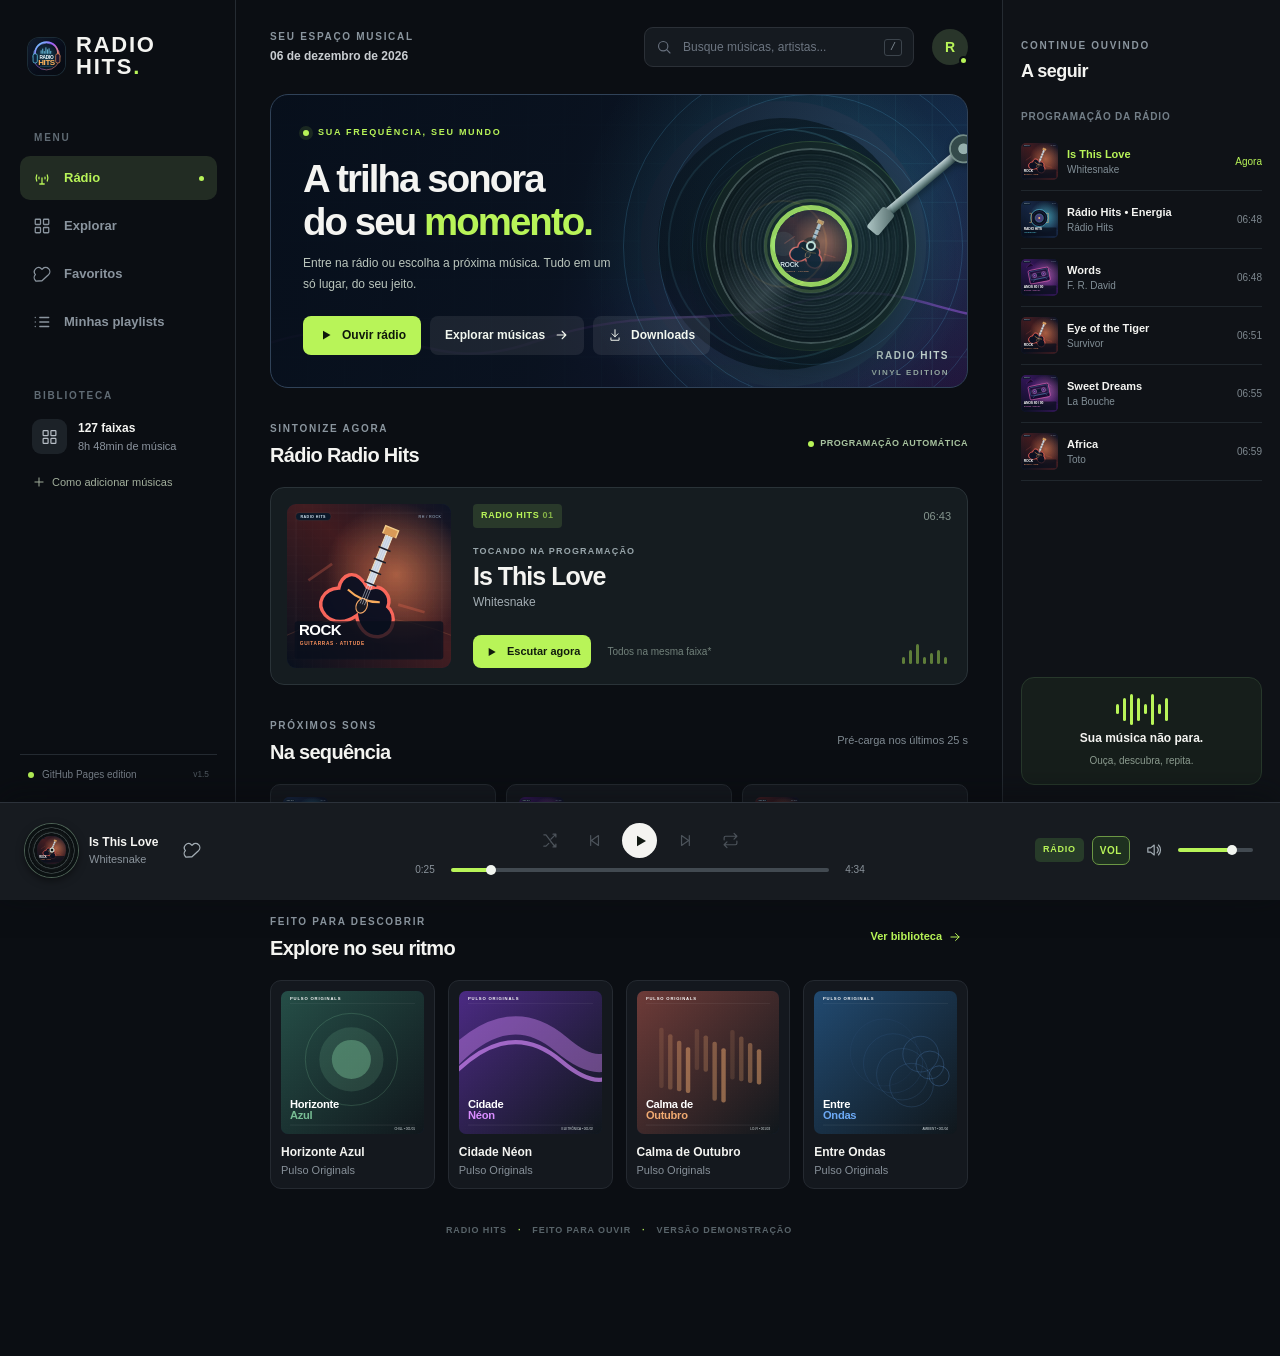
==== commit dd48fd00: "Atualizar referencias de assets da vitrola LP2" ====
--- a/index.html
+++ b/index.html
@@ -11,7 +11,7 @@
   <meta name="theme-color" content="#0b0e13">
   <link rel="icon" href="./assets/favicon.svg" type="image/svg+xml">
   <link rel="manifest" href="./manifest.webmanifest">
-  <link rel="stylesheet" href="./css/style.css?v=vinyl-1">
+  <link rel="stylesheet" href="./css/style.css?v=vinyl-2">
   <title>Radio Hits — sua música, seu ritmo</title>
 </head>
 <body>
@@ -130,6 +130,6 @@
   <audio id="audio" preload="metadata"></audio>
   <script src="./js/native-bridge.js?v=bridge-2" defer></script>
   <script src="./js/offline.js?v=stream-3" defer></script>
-  <script src="./js/app.js?v=vinyl-1" defer></script>
+  <script src="./js/app.js?v=vinyl-2" defer></script>
 </body>
 </html>
--- a/css/style.css
+++ b/css/style.css
@@ -133,3 +133,121 @@
 .explore-play-button svg{width:13px;height:13px}
 .explore-play-button:disabled{cursor:not-allowed;background:#28312b;color:#78867c;border-color:#313b34}
 @media(max-width:690px){.tracks-section .section-title.row-between{align-items:flex-start;flex-direction:column}.tracks-section .chips{max-width:100%;width:100%}.explore-selection-actions button{min-height:42px}}
+
+
+/* Vitrola LP: desenho vetorial em CSS, sem imagens adicionais nem canvas. */
+.vinyl-deck{isolation:isolate;pointer-events:none}
+.vinyl-deck .vinyl-record{
+  position:relative;width:208px;height:208px;border:6px solid #101815;
+  border-radius:50%;display:grid;place-items:center;overflow:hidden;
+  background:
+    radial-gradient(circle at 50% 50%,transparent 0 25%,#101417 25.3% 31%,transparent 31.4%),
+    repeating-radial-gradient(circle at center,#101417 0 2px,#252c2e 2.7px,#070b0c 4.4px,#161b1c 6.3px),
+    #0b1011;
+  box-shadow:inset 0 0 0 2px #495450, inset 0 0 18px #000,
+    0 20px 42px #05090a9c,0 0 0 1px #9ae05b45;
+  transform:none;animation:radiohits-vinyl-spin 2.15s linear infinite;
+  animation-play-state:paused;
+}
+.vinyl-deck.is-playing .vinyl-record{animation-play-state:running}
+.vinyl-deck .vinyl-record::before{
+  content:"";position:absolute;inset:2%;border-radius:50%;pointer-events:none;
+  background:conic-gradient(from 20deg,transparent 0deg,#b8dfc21f 28deg,transparent 52deg,
+    transparent 180deg,#e8f4f22a 204deg,transparent 238deg);
+}
+.vinyl-deck .vinyl-grooves{
+  position:absolute;inset:7%;border-radius:50%;pointer-events:none;
+  background:repeating-radial-gradient(circle,transparent 0 5px,#effff80b 5.4px 6px,transparent 6.5px 9px);
+}
+.vinyl-deck .vinyl-label{position:relative;z-index:1;width:42%;aspect-ratio:1;
+  border:5px solid #b8f458;border-radius:50%;overflow:hidden;
+  box-shadow:0 0 0 3px #101815,0 0 0 6px #b8f4583b;
+  background:#283c2c}
+.vinyl-label img{width:100%;height:100%;object-fit:cover;display:block}
+.vinyl-spindle{position:absolute;z-index:3;top:50%;left:50%;width:10px;height:10px;
+  transform:translate(-50%,-50%);border:2px solid #ecfff0;border-radius:50%;
+  background:#101415;box-shadow:0 0 0 4px #080c0c80}
+.vinyl-tonearm{
+  position:absolute;z-index:4;top:53px;left:64%;width:114px;height:9px;
+  border-radius:6px;transform-origin:calc(100% - 2px) 50%;
+  transform:rotate(-40deg);
+  background:linear-gradient(180deg,#f1f3f0,#96a59e 48%,#37463f);
+  box-shadow:0 3px 6px #0008;transition:transform .8s cubic-bezier(.2,.72,.25,1);
+}
+.vinyl-deck.is-playing .vinyl-tonearm{transform:rotate(-26deg)}
+.vinyl-tonearm::before{content:"";position:absolute;right:-12px;top:-10px;width:29px;height:29px;
+  border-radius:50%;background:radial-gradient(circle,#b7c9bd 0 24%,#39463e 28% 60%,#8c9c8e 64%);
+  box-shadow:0 3px 7px #000a}
+.vinyl-tonearm-head{position:absolute;left:-12px;top:-1px;width:27px;height:15px;
+  border-radius:3px;background:linear-gradient(140deg,#e0e7e0,#626d67);
+  box-shadow:0 3px 6px #0008;transform:rotate(-10deg)}
+@keyframes radiohits-vinyl-spin{to{transform:rotate(360deg)}}
+.mini-vinyl{position:relative;flex:0 0 53px;width:53px;height:53px;
+  display:grid;place-items:center;border-radius:50%;overflow:hidden;
+  border:3px solid #0b1112;
+  background:repeating-radial-gradient(circle,#0c1012 0 2px,#343d3e 2.3px 3px,#101516 3.5px 5px);
+  box-shadow:0 0 0 1px #4d6255,0 3px 9px #0008;
+  animation:radiohits-vinyl-spin 2.15s linear infinite;animation-play-state:paused}
+.player-shell.is-playing .mini-vinyl{animation-play-state:running}
+.player-track .mini-vinyl img{width:61%;height:61%;object-fit:cover;border-radius:50%;display:block}
+.mini-vinyl-spindle{position:absolute;top:50%;left:50%;width:5px;height:5px;
+  transform:translate(-50%,-50%);background:#0b1112;border:1px solid #f4fff2;border-radius:50%}
+@media(max-width:690px){
+  .vinyl-deck .vinyl-record{width:158px;height:158px}
+  .vinyl-deck .vinyl-tonearm{width:82px;top:62px;left:62%}
+  .mini-vinyl{width:43px;height:43px;flex-basis:43px}
+}
+@media(prefers-reduced-motion:reduce){
+  .vinyl-deck .vinyl-record,.mini-vinyl{animation:none!important}
+  .vinyl-tonearm{transition:none!important}
+}
+
+
+/* REV LP2: reflexos estáticos (sem canvas, sem blur animado).
+   O navegador só anima transform quando a reprodução estiver visível. */
+.vinyl-deck::before{
+  content:"";position:absolute;z-index:0;
+  width:250px;height:250px;border-radius:50%;pointer-events:none;
+  background:radial-gradient(circle,#b8f45824 0%,#b8f45811 37%,transparent 70%);
+  opacity:.45;transition:opacity .5s ease;
+}
+.vinyl-deck.is-playing::before{opacity:.82}
+.vinyl-deck .vinyl-record{z-index:1}
+.vinyl-deck .vinyl-tonearm{z-index:3}
+.vinyl-deck.is-playing .vinyl-record,
+.player-shell.is-playing .mini-vinyl{will-change:transform}
+/* As imagens do rótulo continuam nítidas; toda a rotação é do disco. */
+.vinyl-deck .vinyl-label img{user-select:none;-webkit-user-drag:none}
+/* No celular o LP fica abaixo do texto, não atrás das ações. */
+@media(max-width:690px){
+  .hero{height:auto;min-height:450px;display:flex;flex-direction:column}
+  .hero-copy{flex:0 0 auto;width:100%;max-width:none;padding:24px 18px 0;min-width:0}
+  .hero-art.vinyl-deck{
+    position:relative;inset:auto;right:auto;top:auto;bottom:auto;
+    display:grid;place-items:center;flex:0 0 210px;
+    height:210px;width:100%;margin:0;opacity:1;
+  }
+  .vinyl-deck .vinyl-record{width:162px;height:162px}
+  .vinyl-deck .vinyl-tonearm{top:33px;left:calc(50% + 34px);width:84px;height:8px}
+  .vinyl-deck .orbit{opacity:.45}
+  .vinyl-deck .orbit-a{width:220px;height:220px}
+  .vinyl-deck .orbit-b{width:185px;height:185px}
+  .vinyl-deck .orbit-c{width:150px;height:150px}
+  .vinyl-deck::before{width:220px;height:220px}
+  .vinyl-deck .hero-art-label{right:12px;bottom:8px;font-size:9px;opacity:.8}
+  .mini-vinyl{width:43px;height:43px;flex-basis:43px}
+  .player-track .mini-vinyl img{width:61%;height:61%;border-radius:50%}
+}
+@media(max-width:380px){
+  .hero{min-height:460px}
+  .hero-copy{padding:21px 14px 0}
+  .hero-actions{gap:6px}
+  .hero-art.vinyl-deck{flex-basis:196px;height:196px}
+  .vinyl-deck .vinyl-record{width:150px;height:150px}
+  .vinyl-deck .vinyl-tonearm{top:29px;left:calc(50% + 30px);width:77px}
+  .vinyl-deck .orbit-a{width:205px;height:205px}
+}
+@media(prefers-reduced-motion:reduce){
+  .vinyl-deck::before{transition:none}
+  .vinyl-deck .vinyl-tonearm{transition:none}
+}
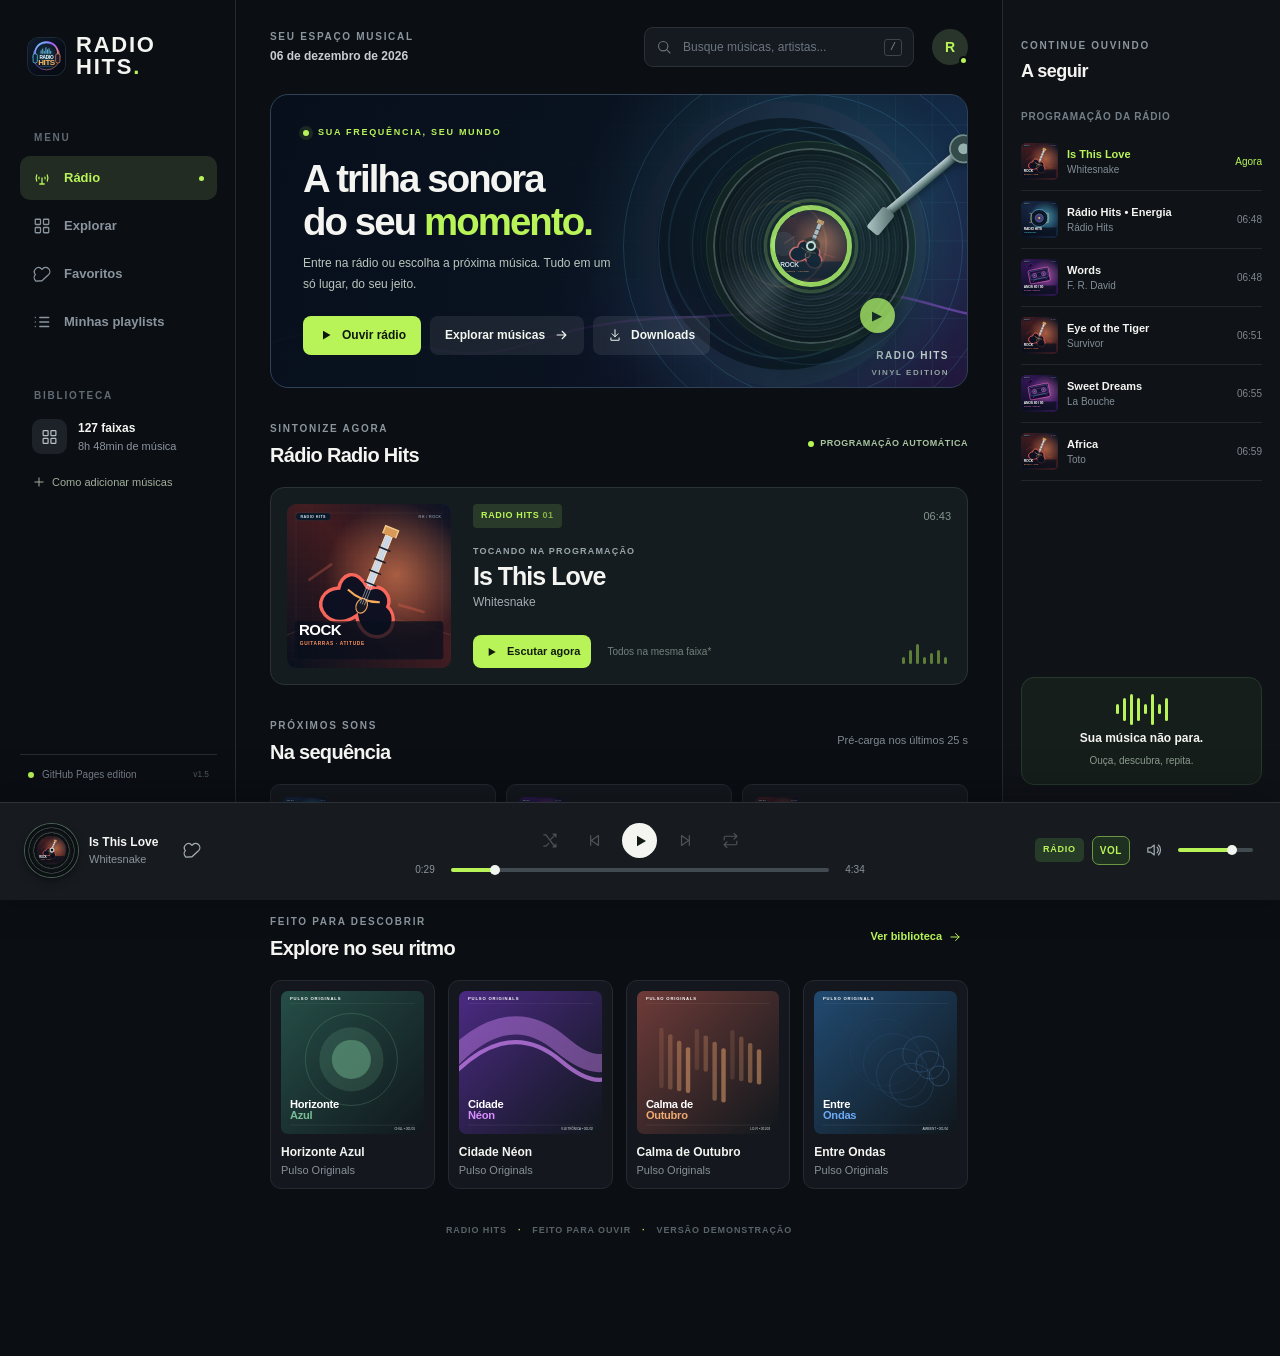
==== commit 80597155: "LP Premium 3: disco interativo, acessibilidade e cache versionado" ====
--- a/index.html
+++ b/index.html
@@ -11,7 +11,7 @@
   <meta name="theme-color" content="#0b0e13">
   <link rel="icon" href="./assets/favicon.svg" type="image/svg+xml">
   <link rel="manifest" href="./manifest.webmanifest">
-  <link rel="stylesheet" href="./css/style.css?v=vinyl-2">
+  <link rel="stylesheet" href="./css/style.css?v=vinyl-3">
   <title>Radio Hits — sua música, seu ritmo</title>
 </head>
 <body>
@@ -67,7 +67,7 @@
       <div class="view" id="view-radio">
         <section class="hero">
           <div class="hero-copy"><div class="hero-kicker"><span class="live-pulse"></span> SUA FREQUÊNCIA, SEU MUNDO</div><h1>A trilha sonora<br>do seu <em>momento.</em></h1><p>Entre na rádio ou escolha a próxima música. Tudo em um só lugar, do seu jeito.</p><div class="hero-actions"><button class="primary-action" id="hero-radio-play"><svg class="icon icon-filled"><use href="#i-play"/></svg><span>Ouvir rádio</span></button><button class="ghost-action" data-action="switch-explore">Explorar músicas <svg class="icon"><use href="#i-arrow"/></svg></button><button class="ghost-action hero-download-link" data-action="open-downloads"><svg class="icon"><use href="#i-download"/></svg> Downloads</button></div></div>
-          <div class="hero-art vinyl-deck" id="vinyl-deck" aria-hidden="true"><div class="orbit orbit-a"></div><div class="orbit orbit-b"></div><div class="orbit orbit-c"></div><div class="hero-disc vinyl-record" id="vinyl-record"><div class="vinyl-grooves"></div><div class="vinyl-label"><img id="vinyl-cover" src="./assets/capas/padrao.svg" alt="" loading="eager"></div><span class="vinyl-spindle"></span></div><div class="vinyl-tonearm"><span class="vinyl-tonearm-head"></span></div><div class="hero-art-label">RADIO HITS <span>VINYL EDITION</span></div></div>
+          <div class="hero-art vinyl-deck" id="vinyl-deck"><div class="orbit orbit-a"></div><div class="orbit orbit-b"></div><div class="orbit orbit-c"></div><div class="hero-disc vinyl-record" id="vinyl-record"><div class="vinyl-grooves"></div><div class="vinyl-label"><img id="vinyl-cover" src="./assets/capas/padrao.svg" alt="" loading="eager"></div><span class="vinyl-spindle"></span></div><div class="vinyl-tonearm" aria-hidden="true"><span class="vinyl-tonearm-head"></span></div><button id="vinyl-play-hit" class="vinyl-play-hit" type="button" aria-label="Reproduzir música" title="Reproduzir ou pausar música"></button><div class="hero-art-label">RADIO HITS <span>VINYL EDITION</span></div></div>
         </section>
         <div class="section-title row-between"><div><span class="eyebrow">SINTONIZE AGORA</span><h2>Rádio Radio Hits</h2></div><span class="status-label"><span class="status-dot"></span> PROGRAMAÇÃO AUTOMÁTICA</span></div>
         <section class="station-card"><div class="station-art"><img id="station-cover" src="./assets/capas/horizonte-azul.svg" alt="Capa da música atual" loading="eager"></div><div class="station-content"><div class="station-top"><span class="station-badge">RADIO HITS <span>01</span></span><span class="station-clock" id="station-clock">--:--</span></div><span class="station-small-label">TOCANDO NA PROGRAMAÇÃO</span><h3 id="station-title">Carregando...</h3><p id="station-artist">Seleção Radio Hits</p><div class="station-bottom"><button class="station-play" id="station-play"><svg class="icon icon-filled"><use href="#i-play"/></svg><span>Escutar agora</span></button><span>Todos na mesma faixa*</span></div></div><div class="station-bars" aria-hidden="true"><i></i><i></i><i></i><i></i><i></i><i></i><i></i></div></section>
@@ -130,6 +130,6 @@
   <audio id="audio" preload="metadata"></audio>
   <script src="./js/native-bridge.js?v=bridge-2" defer></script>
   <script src="./js/offline.js?v=stream-3" defer></script>
-  <script src="./js/app.js?v=vinyl-2" defer></script>
+  <script src="./js/app.js?v=vinyl-3" defer></script>
 </body>
 </html>
--- a/css/style.css
+++ b/css/style.css
@@ -251,3 +251,23 @@
   .vinyl-deck::before{transition:none}
   .vinyl-deck .vinyl-tonearm{transition:none}
 }
+
+/* Controle clicável do disco — mouse, touch e teclado. */
+.vinyl-deck .vinyl-play-hit{
+  position:absolute;z-index:6;top:50%;left:50%;transform:translate(-50%,-50%);
+  width:208px;height:208px;border-radius:50%;background:transparent;
+  pointer-events:auto;cursor:pointer;border:0;
+}
+.vinyl-play-hit::after{
+  content:"▶";position:absolute;right:20px;bottom:17px;
+  width:35px;height:35px;display:grid;place-items:center;
+  background:var(--accent);color:#0d180f;border-radius:50%;
+  font-size:13px;line-height:1;box-shadow:0 3px 14px #0008;
+  opacity:.9;transition:opacity .2s ease,transform .2s ease;
+}
+.vinyl-deck.is-playing .vinyl-play-hit::after{content:"Ⅱ";font-weight:900}
+.vinyl-play-hit:hover::after,.vinyl-play-hit:focus-visible::after{opacity:1;transform:scale(1.08)}
+.vinyl-deck .vinyl-play-hit:focus-visible{outline:3px solid var(--accent);outline-offset:4px}
+@media(max-width:690px){.vinyl-deck .vinyl-play-hit{width:162px;height:162px}}
+@media(max-width:380px){.vinyl-deck .vinyl-play-hit{width:150px;height:150px}}
+@media(prefers-reduced-motion:reduce){.vinyl-play-hit::after{transition:none}}
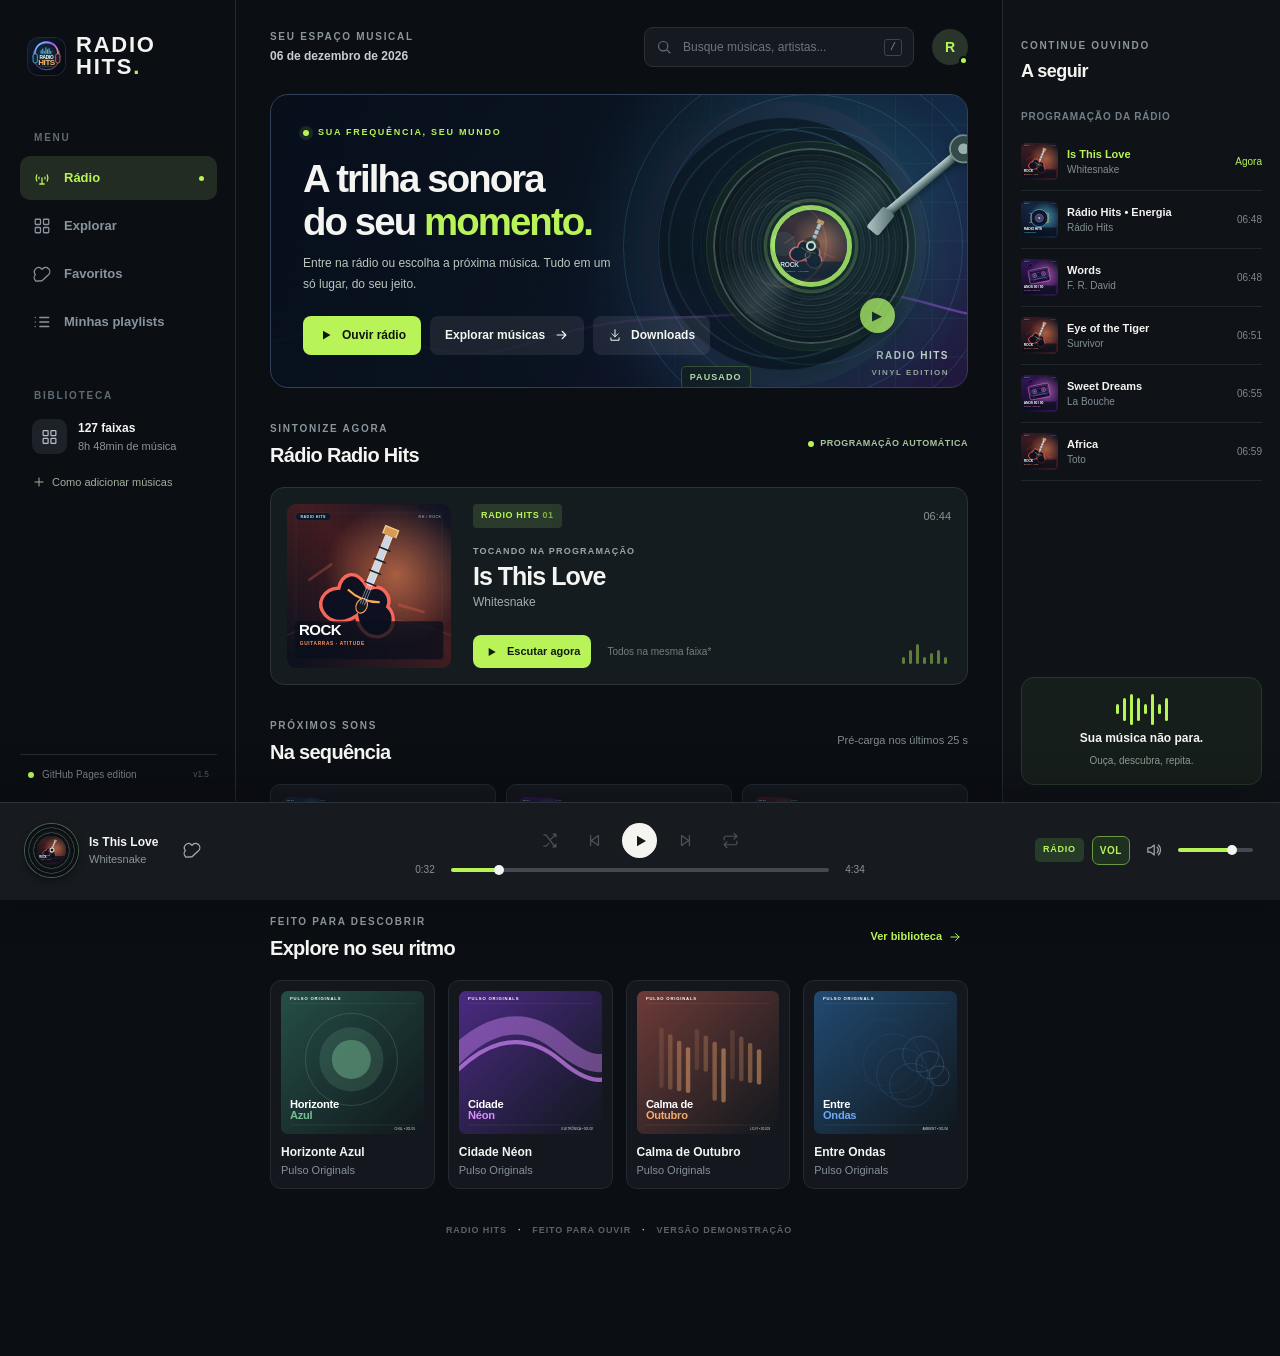
==== commit e6f22295: "LP Premium 4: indicador de buffering e backup sem duplicados" ====
--- a/index.html
+++ b/index.html
@@ -11,7 +11,7 @@
   <meta name="theme-color" content="#0b0e13">
   <link rel="icon" href="./assets/favicon.svg" type="image/svg+xml">
   <link rel="manifest" href="./manifest.webmanifest">
-  <link rel="stylesheet" href="./css/style.css?v=vinyl-3">
+  <link rel="stylesheet" href="./css/style.css?v=vinyl-4">
   <title>Radio Hits — sua música, seu ritmo</title>
 </head>
 <body>
@@ -67,7 +67,7 @@
       <div class="view" id="view-radio">
         <section class="hero">
           <div class="hero-copy"><div class="hero-kicker"><span class="live-pulse"></span> SUA FREQUÊNCIA, SEU MUNDO</div><h1>A trilha sonora<br>do seu <em>momento.</em></h1><p>Entre na rádio ou escolha a próxima música. Tudo em um só lugar, do seu jeito.</p><div class="hero-actions"><button class="primary-action" id="hero-radio-play"><svg class="icon icon-filled"><use href="#i-play"/></svg><span>Ouvir rádio</span></button><button class="ghost-action" data-action="switch-explore">Explorar músicas <svg class="icon"><use href="#i-arrow"/></svg></button><button class="ghost-action hero-download-link" data-action="open-downloads"><svg class="icon"><use href="#i-download"/></svg> Downloads</button></div></div>
-          <div class="hero-art vinyl-deck" id="vinyl-deck"><div class="orbit orbit-a"></div><div class="orbit orbit-b"></div><div class="orbit orbit-c"></div><div class="hero-disc vinyl-record" id="vinyl-record"><div class="vinyl-grooves"></div><div class="vinyl-label"><img id="vinyl-cover" src="./assets/capas/padrao.svg" alt="" loading="eager"></div><span class="vinyl-spindle"></span></div><div class="vinyl-tonearm" aria-hidden="true"><span class="vinyl-tonearm-head"></span></div><button id="vinyl-play-hit" class="vinyl-play-hit" type="button" aria-label="Reproduzir música" title="Reproduzir ou pausar música"></button><div class="hero-art-label">RADIO HITS <span>VINYL EDITION</span></div></div>
+          <div class="hero-art vinyl-deck" id="vinyl-deck"><div class="orbit orbit-a"></div><div class="orbit orbit-b"></div><div class="orbit orbit-c"></div><div class="hero-disc vinyl-record" id="vinyl-record"><div class="vinyl-grooves"></div><div class="vinyl-label"><img id="vinyl-cover" src="./assets/capas/padrao.svg" alt="" loading="eager"></div><span class="vinyl-spindle"></span></div><div class="vinyl-tonearm" aria-hidden="true"><span class="vinyl-tonearm-head"></span></div><button id="vinyl-play-hit" class="vinyl-play-hit" type="button" aria-label="Reproduzir música" title="Reproduzir ou pausar música"></button><span id="vinyl-status" class="vinyl-status" role="status" aria-live="polite">PRONTO</span><div class="hero-art-label">RADIO HITS <span>VINYL EDITION</span></div></div>
         </section>
         <div class="section-title row-between"><div><span class="eyebrow">SINTONIZE AGORA</span><h2>Rádio Radio Hits</h2></div><span class="status-label"><span class="status-dot"></span> PROGRAMAÇÃO AUTOMÁTICA</span></div>
         <section class="station-card"><div class="station-art"><img id="station-cover" src="./assets/capas/horizonte-azul.svg" alt="Capa da música atual" loading="eager"></div><div class="station-content"><div class="station-top"><span class="station-badge">RADIO HITS <span>01</span></span><span class="station-clock" id="station-clock">--:--</span></div><span class="station-small-label">TOCANDO NA PROGRAMAÇÃO</span><h3 id="station-title">Carregando...</h3><p id="station-artist">Seleção Radio Hits</p><div class="station-bottom"><button class="station-play" id="station-play"><svg class="icon icon-filled"><use href="#i-play"/></svg><span>Escutar agora</span></button><span>Todos na mesma faixa*</span></div></div><div class="station-bars" aria-hidden="true"><i></i><i></i><i></i><i></i><i></i><i></i><i></i></div></section>
@@ -130,6 +130,6 @@
   <audio id="audio" preload="metadata"></audio>
   <script src="./js/native-bridge.js?v=bridge-2" defer></script>
   <script src="./js/offline.js?v=stream-3" defer></script>
-  <script src="./js/app.js?v=vinyl-3" defer></script>
+  <script src="./js/app.js?v=vinyl-4" defer></script>
 </body>
 </html>
--- a/css/style.css
+++ b/css/style.css
@@ -271,3 +271,25 @@
 @media(max-width:690px){.vinyl-deck .vinyl-play-hit{width:162px;height:162px}}
 @media(max-width:380px){.vinyl-deck .vinyl-play-hit{width:150px;height:150px}}
 @media(prefers-reduced-motion:reduce){.vinyl-play-hit::after{transition:none}}
+
+/* LP Premium 4 — estados reais de carregamento e recuperacao. */
+.vinyl-deck .vinyl-status{
+  position:absolute;z-index:7;bottom:12px;left:16px;
+  padding:4px 8px;border:1px solid #b8f45842;border-radius:5px;
+  background:#101a18c9;color:#d6f9b3;letter-spacing:.12em;font-size:9px;
+  font-weight:800;line-height:1.4;pointer-events:none;
+}
+.vinyl-deck.is-buffering .vinyl-record{animation-play-state:paused}
+.vinyl-deck.is-buffering .vinyl-tonearm{transform:rotate(-40deg)}
+.vinyl-deck.is-buffering .vinyl-play-hit::after{
+  content:"";border:3px solid #172414;border-top-color:#e8ffe0;
+  box-shadow:0 0 0 3px #b8f458;
+  background:transparent;width:24px;height:24px;
+  animation:vinyl-buffer-spin .9s linear infinite;
+}
+@keyframes vinyl-buffer-spin{to{transform:rotate(360deg)}}
+.player-shell.is-buffering .mini-vinyl{animation-play-state:paused}
+@media(max-width:690px){.vinyl-deck .vinyl-status{bottom:8px;left:11px;font-size:8px}}
+@media(prefers-reduced-motion:reduce){
+  .vinyl-deck.is-buffering .vinyl-play-hit::after{animation:none}
+}
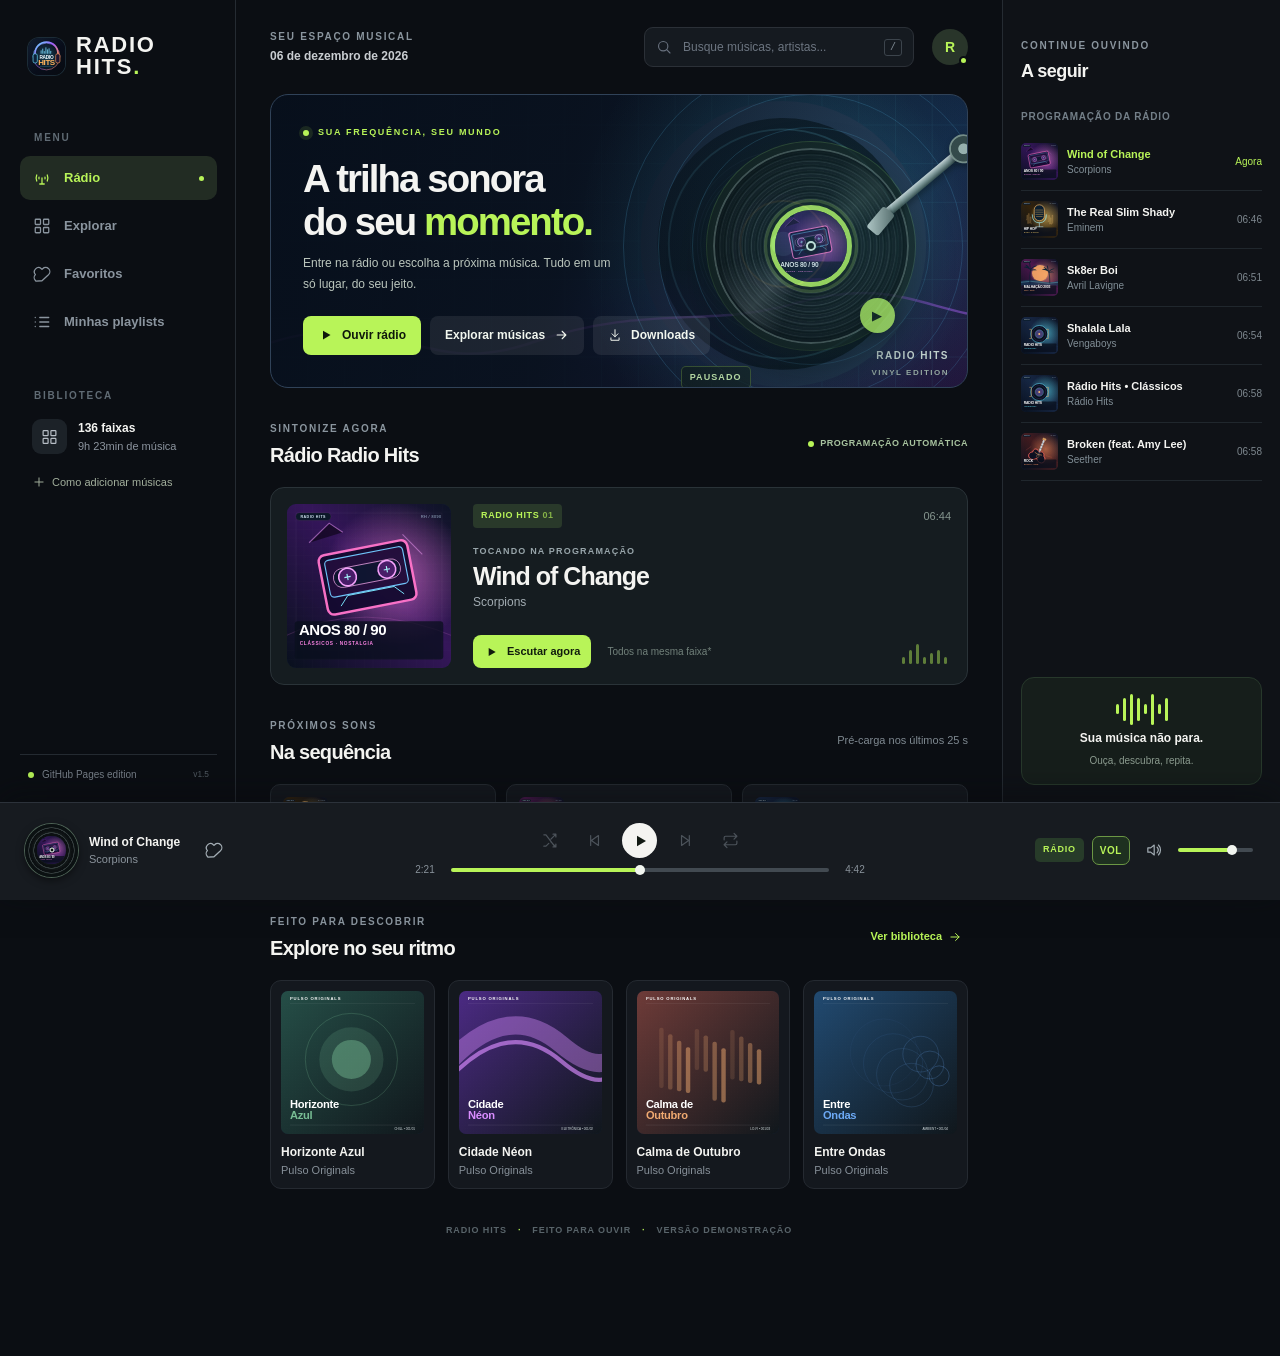
==== commit 34032bdd: "Radio Hits instalavel PWA e atualizacoes automáticas seguras; Android 2.4" ====
--- a/index.html
+++ b/index.html
@@ -11,6 +11,9 @@
   <meta name="theme-color" content="#0b0e13">
   <link rel="icon" href="./assets/favicon.svg" type="image/svg+xml">
   <link rel="manifest" href="./manifest.webmanifest">
+  <meta name="apple-mobile-web-app-capable" content="yes">
+  <meta name="apple-mobile-web-app-title" content="Radio Hits">
+  <link rel="apple-touch-icon" href="./assets/branding/radio-hits-icon-192.png">
   <link rel="stylesheet" href="./css/style.css?v=vinyl-4">
   <title>Radio Hits — sua música, seu ritmo</title>
 </head>
@@ -64,6 +67,15 @@
       </header>
 
       <div id="offline-network-notice" class="offline-network-notice" role="status" hidden></div>
+      <section id="pwa-install-banner" class="pwa-install-banner" aria-label="Instalar Radio Hits" hidden>
+        <div class="pwa-install-copy"><strong>Radio Hits no celular</strong><p>Instale na tela inicial. Novas versões chegam automaticamente, sem reinstalar.</p></div>
+        <div class="pwa-install-actions"><button id="pwa-install-button" class="primary-action" type="button">Instalar aplicativo</button><button id="pwa-install-help" class="outline-button" type="button">Como instalar</button></div>
+        <button id="pwa-install-dismiss" class="pwa-dismiss" type="button" aria-label="Fechar aviso de instalação">×</button>
+      </section>
+      <div id="pwa-update-notice" class="pwa-update-notice" role="status" hidden>
+        <span>Atualização disponível. O app será atualizado quando a música parar.</span>
+        <button id="pwa-update-now" class="outline-button" type="button">Atualizar agora</button>
+      </div>
       <div class="view" id="view-radio">
         <section class="hero">
           <div class="hero-copy"><div class="hero-kicker"><span class="live-pulse"></span> SUA FREQUÊNCIA, SEU MUNDO</div><h1>A trilha sonora<br>do seu <em>momento.</em></h1><p>Entre na rádio ou escolha a próxima música. Tudo em um só lugar, do seu jeito.</p><div class="hero-actions"><button class="primary-action" id="hero-radio-play"><svg class="icon icon-filled"><use href="#i-play"/></svg><span>Ouvir rádio</span></button><button class="ghost-action" data-action="switch-explore">Explorar músicas <svg class="icon"><use href="#i-arrow"/></svg></button><button class="ghost-action hero-download-link" data-action="open-downloads"><svg class="icon"><use href="#i-download"/></svg> Downloads</button></div></div>
@@ -125,11 +137,19 @@
     <div class="player-options"><span class="mode-chip" id="player-mode">RÁDIO</span><button type="button" class="leveling-button is-active" id="leveling-toggle" aria-pressed="true" aria-label="Ativar ou desativar volume equilibrado" title="Desativar volume equilibrado">VOL</button><button class="icon-button" id="volume-button" title="Silenciar" aria-label="Silenciar"><svg class="icon"><use href="#i-volume"/></svg></button><input id="volume" type="range" min="0" max="100" value="75" aria-label="Volume"><button class="icon-button queue-open" id="queue-open" title="Ver fila" aria-label="Ver fila"><svg class="icon"><use href="#i-list"/></svg></button></div></footer>
   <nav class="mobile-nav" aria-label="Navegação para celular"><button data-view="radio" class="is-active"><svg class="icon"><use href="#i-radio"/></svg><span>Rádio</span></button><button data-view="explorar"><svg class="icon"><use href="#i-grid"/></svg><span>Explorar</span></button><button data-view="favoritos"><svg class="icon"><use href="#i-heart"/></svg><span>Favoritos</span></button><button data-view="playlists"><svg class="icon"><use href="#i-list"/></svg><span>Playlists</span></button></nav>
 
+  <dialog id="pwa-install-dialog" class="pwa-install-dialog" aria-labelledby="pwa-install-heading">
+    <h2 id="pwa-install-heading">Instalar Radio Hits</h2>
+    <p><strong>Android (Chrome):</strong> abra o menu ⋮ e escolha <strong>Instalar app</strong> ou <strong>Adicionar à tela inicial</strong>.</p>
+    <p><strong>iPhone (Safari):</strong> toque em Compartilhar e depois em <strong>Adicionar à Tela de Início</strong>.</p>
+    <p>O app abre sem a barra do navegador, verifica atualizações e mantém suas playlists neste dispositivo.</p>
+    <button id="pwa-install-close" class="primary-action" type="button">Entendi</button>
+  </dialog>
   <dialog id="modal" class="modal"><div class="modal-header"><h2 id="modal-heading">Nova playlist</h2><button class="icon-button" id="modal-close" aria-label="Fechar"><svg class="icon"><use href="#i-close"/></svg></button></div><div id="modal-body"></div></dialog>
   <div id="toast" class="toast" role="status" aria-live="polite"></div>
   <audio id="audio" preload="metadata"></audio>
   <script src="./js/native-bridge.js?v=bridge-2" defer></script>
   <script src="./js/offline.js?v=stream-3" defer></script>
   <script src="./js/app.js?v=vinyl-4" defer></script>
+  <script src="./js/install.js?v=1" defer></script>
 </body>
 </html>
--- a/css/style.css
+++ b/css/style.css
@@ -293,3 +293,33 @@
 @media(prefers-reduced-motion:reduce){
   .vinyl-deck.is-buffering .vinyl-play-hit::after{animation:none}
 }
+
+/* Instalacao PWA e aviso discreto de versao nova. */
+.pwa-install-banner[hidden],.pwa-update-notice[hidden]{display:none!important}
+.pwa-install-banner{display:flex;align-items:center;gap:14px;margin:0 0 16px;padding:15px 39px 15px 17px;
+ position:relative;border-radius:13px;border:1px solid #3d6346;background:linear-gradient(100deg,#182b25,#18262c)}
+.pwa-install-copy{flex:1;min-width:0}
+.pwa-install-copy strong{font-size:13px;font-weight:850;color:#e7f9dc}
+.pwa-install-copy p{font-size:11px;margin:4px 0 0;color:#a6c6b1}
+.pwa-install-actions{display:flex;gap:8px;align-items:center;flex-wrap:wrap}
+.pwa-install-actions .primary-action,.pwa-install-actions .outline-button{min-height:38px}
+.pwa-dismiss{position:absolute;right:8px;top:5px;background:transparent;border:0;
+ color:#b5cabc;width:27px;height:27px;font-size:22px;line-height:1;cursor:pointer}
+.pwa-update-notice{display:flex;gap:12px;align-items:center;justify-content:space-between;
+ background:#273322;border:1px solid #5a7443;color:#d7f6c6;border-radius:10px;
+ padding:11px 14px;margin:0 0 16px;font-size:12px}
+.pwa-update-notice .outline-button{flex:none;border:1px solid #b7ed83;color:#ddffbb;min-height:34px}
+.pwa-install-dialog{max-width:min(430px,calc(100vw - 24px));width:100%;color:#e9f4eb;
+ background:#182126;border:1px solid #4b6656;border-radius:13px;padding:23px}
+.pwa-install-dialog::backdrop{background:#060a0ddb}
+.pwa-install-dialog h2{margin:0 0 12px;font-size:19px}
+.pwa-install-dialog p{font-size:13px;line-height:1.6;color:#bacbc3}
+.pwa-install-dialog strong{color:#e7ffe0}
+.pwa-install-dialog .primary-action{margin-top:9px}
+@media(max-width:690px){
+ .pwa-install-banner{align-items:flex-start;flex-direction:column;padding:13px 31px 13px 13px;gap:10px}
+ .pwa-install-actions{width:100%}
+ .pwa-install-actions button{min-height:42px}
+ .pwa-update-notice{align-items:flex-start;flex-direction:column}
+ .pwa-update-notice button{min-height:40px}
+}
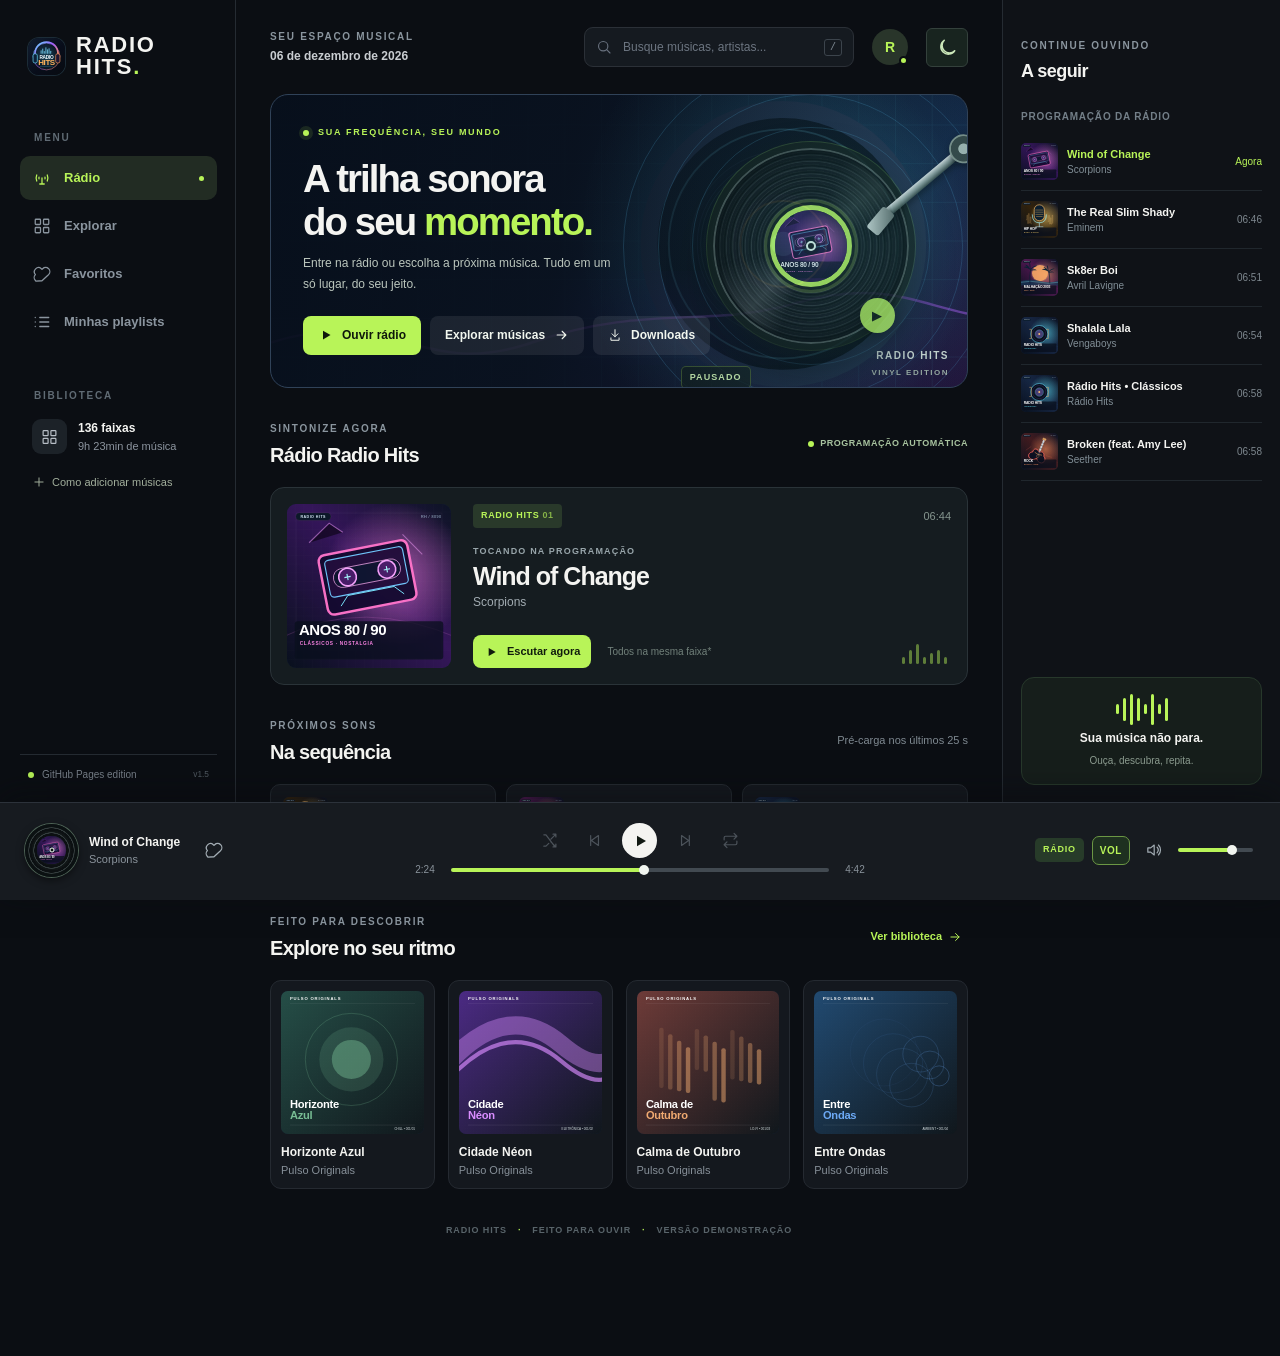
==== commit 051ef9e1: "Radio Hits 2.5: temporizador para dormir PWA e Media3 com testes" ====
--- a/index.html
+++ b/index.html
@@ -40,6 +40,7 @@
     <symbol id="i-clock" viewBox="0 0 24 24"><circle cx="12" cy="12" r="9"/><path d="M12 6v6l4 2"/></symbol>
     <symbol id="i-arrow" viewBox="0 0 24 24"><path d="M5 12h14m-6-6 6 6-6 6"/></symbol>
     <symbol id="i-close" viewBox="0 0 24 24"><path d="M5 5 19 19M19 5 5 19"/></symbol>
+    <symbol id="i-moon" viewBox="0 0 24 24"><path d="M20.2 15.7A8.4 8.4 0 0 1 8.3 3.8 8.6 8.6 0 1 0 20.2 15.7Z"/></symbol>
     <symbol id="i-info" viewBox="0 0 24 24"><circle cx="12" cy="12" r="9"/><path d="M12 11v6M12 7h.01"/></symbol>
   </svg>
 
@@ -63,7 +64,7 @@
       <header class="topbar">
         <div class="topbar-heading"><span class="eyebrow">SEU ESPAÇO MUSICAL</span><span class="topbar-date" id="today-label"></span></div>
         <label class="search-box"><svg class="icon"><use href="#i-search"/></svg><input id="search" type="search" placeholder="Busque músicas, artistas..." autocomplete="off" aria-label="Buscar músicas e artistas"><kbd>/</kbd></label>
-        <button class="top-avatar" id="about-button" aria-label="Sobre o projeto">R<span class="online-indicator"></span></button>
+        <button class="top-avatar" id="about-button" aria-label="Sobre o projeto">R<span class="online-indicator"></span></button><button id="sleep-timer-open" class="icon-button sleep-timer-launch" type="button" aria-label="Configurar temporizador para dormir" title="Temporizador para dormir"><svg class="icon"><use href="#i-moon"/></svg><span id="sleep-timer-chip" class="sleep-timer-chip" hidden></span></button>
       </header>
 
       <div id="offline-network-notice" class="offline-network-notice" role="status" hidden></div>
@@ -137,6 +138,18 @@
     <div class="player-options"><span class="mode-chip" id="player-mode">RÁDIO</span><button type="button" class="leveling-button is-active" id="leveling-toggle" aria-pressed="true" aria-label="Ativar ou desativar volume equilibrado" title="Desativar volume equilibrado">VOL</button><button class="icon-button" id="volume-button" title="Silenciar" aria-label="Silenciar"><svg class="icon"><use href="#i-volume"/></svg></button><input id="volume" type="range" min="0" max="100" value="75" aria-label="Volume"><button class="icon-button queue-open" id="queue-open" title="Ver fila" aria-label="Ver fila"><svg class="icon"><use href="#i-list"/></svg></button></div></footer>
   <nav class="mobile-nav" aria-label="Navegação para celular"><button data-view="radio" class="is-active"><svg class="icon"><use href="#i-radio"/></svg><span>Rádio</span></button><button data-view="explorar"><svg class="icon"><use href="#i-grid"/></svg><span>Explorar</span></button><button data-view="favoritos"><svg class="icon"><use href="#i-heart"/></svg><span>Favoritos</span></button><button data-view="playlists"><svg class="icon"><use href="#i-list"/></svg><span>Playlists</span></button></nav>
 
+  <dialog id="sleep-timer-dialog" class="sleep-timer-dialog" aria-labelledby="sleep-timer-heading">
+    <div class="sleep-timer-head"><h2 id="sleep-timer-heading">Temporizador para dormir</h2><button id="sleep-timer-close" class="icon-button" type="button" aria-label="Fechar temporizador"><svg class="icon"><use href="#i-close"/></svg></button></div>
+    <p>Escolha quando pausar automaticamente a música.</p>
+    <div class="sleep-timer-choices">
+      <button type="button" data-sleep-minutes="15">15 minutos</button>
+      <button type="button" data-sleep-minutes="30">30 minutos</button>
+      <button type="button" data-sleep-minutes="60">60 minutos</button>
+    </div>
+    <p id="sleep-timer-status" class="sleep-timer-status" role="status" aria-live="polite">Nenhum temporizador ativo.</p>
+    <button id="sleep-timer-cancel" type="button" class="outline-button" disabled>Cancelar temporizador</button>
+    <small>No aplicativo Android, o player nativo controla o prazo mesmo com a tela bloqueada. No navegador, restrições de segundo plano podem atrasar a pausa.</small>
+  </dialog>
   <dialog id="pwa-install-dialog" class="pwa-install-dialog" aria-labelledby="pwa-install-heading">
     <h2 id="pwa-install-heading">Instalar Radio Hits</h2>
     <p><strong>Android (Chrome):</strong> abra o menu ⋮ e escolha <strong>Instalar app</strong> ou <strong>Adicionar à tela inicial</strong>.</p>
@@ -151,5 +164,6 @@
   <script src="./js/offline.js?v=stream-3" defer></script>
   <script src="./js/app.js?v=vinyl-4" defer></script>
   <script src="./js/install.js?v=1" defer></script>
+  <script src="./js/sleep-timer.js?v=1" defer></script>
 </body>
 </html>
--- a/css/style.css
+++ b/css/style.css
@@ -323,3 +323,28 @@
  .pwa-update-notice{align-items:flex-start;flex-direction:column}
  .pwa-update-notice button{min-height:40px}
 }
+
+/* Temporizador para dormir, acessivel no desktop e no celular. */
+.sleep-timer-launch{height:39px;width:42px;flex:none;border:1px solid #34413c;background:#18241f;position:relative;color:#cce8ba}
+.sleep-timer-launch .icon{width:21px;height:21px}
+.sleep-timer-launch.is-active{background:#2c4030;color:var(--accent);border-color:#8fc45e}
+.sleep-timer-chip[hidden]{display:none!important}
+.sleep-timer-chip{position:absolute;top:-7px;right:-6px;border-radius:9px;padding:1px 4px;min-width:24px;
+  font-size:9px;font-weight:850;line-height:1.5;background:var(--accent);color:#0f1b0f}
+.sleep-timer-dialog{width:min(430px,calc(100vw - 26px));border-radius:15px;border:1px solid #3a5c43;
+  padding:22px;color:#edf6e8;background:#171f22;box-shadow:0 18px 60px #0008}
+.sleep-timer-dialog::backdrop{background:#020608cf}
+.sleep-timer-head{display:flex;align-items:center;justify-content:space-between;gap:8px}
+.sleep-timer-dialog h2{font-size:18px;line-height:1.3;margin:0}
+.sleep-timer-dialog p{font-size:12px;color:#b3c5b9;line-height:1.6}
+.sleep-timer-choices{display:grid;grid-template-columns:repeat(3,minmax(0,1fr));gap:8px;margin:17px 0}
+.sleep-timer-choices button{background:#23352b;border:1px solid #46634d;color:#d6efd0;
+  border-radius:9px;min-height:56px;padding:9px 6px;font-weight:800;font-size:12px}
+.sleep-timer-choices button:hover,.sleep-timer-choices button:focus-visible{
+  background:#38563a;border-color:var(--accent)}
+.sleep-timer-status{border-top:1px solid #35453b;padding-top:12px}
+.sleep-timer-dialog small{display:block;margin-top:16px;font-size:10px;line-height:1.5;color:#8c9b93}
+@media(max-width:690px){
+ .topbar .sleep-timer-launch{width:36px;height:36px;padding:7px;margin-left:0}
+ .sleep-timer-choices button{min-height:58px}
+}
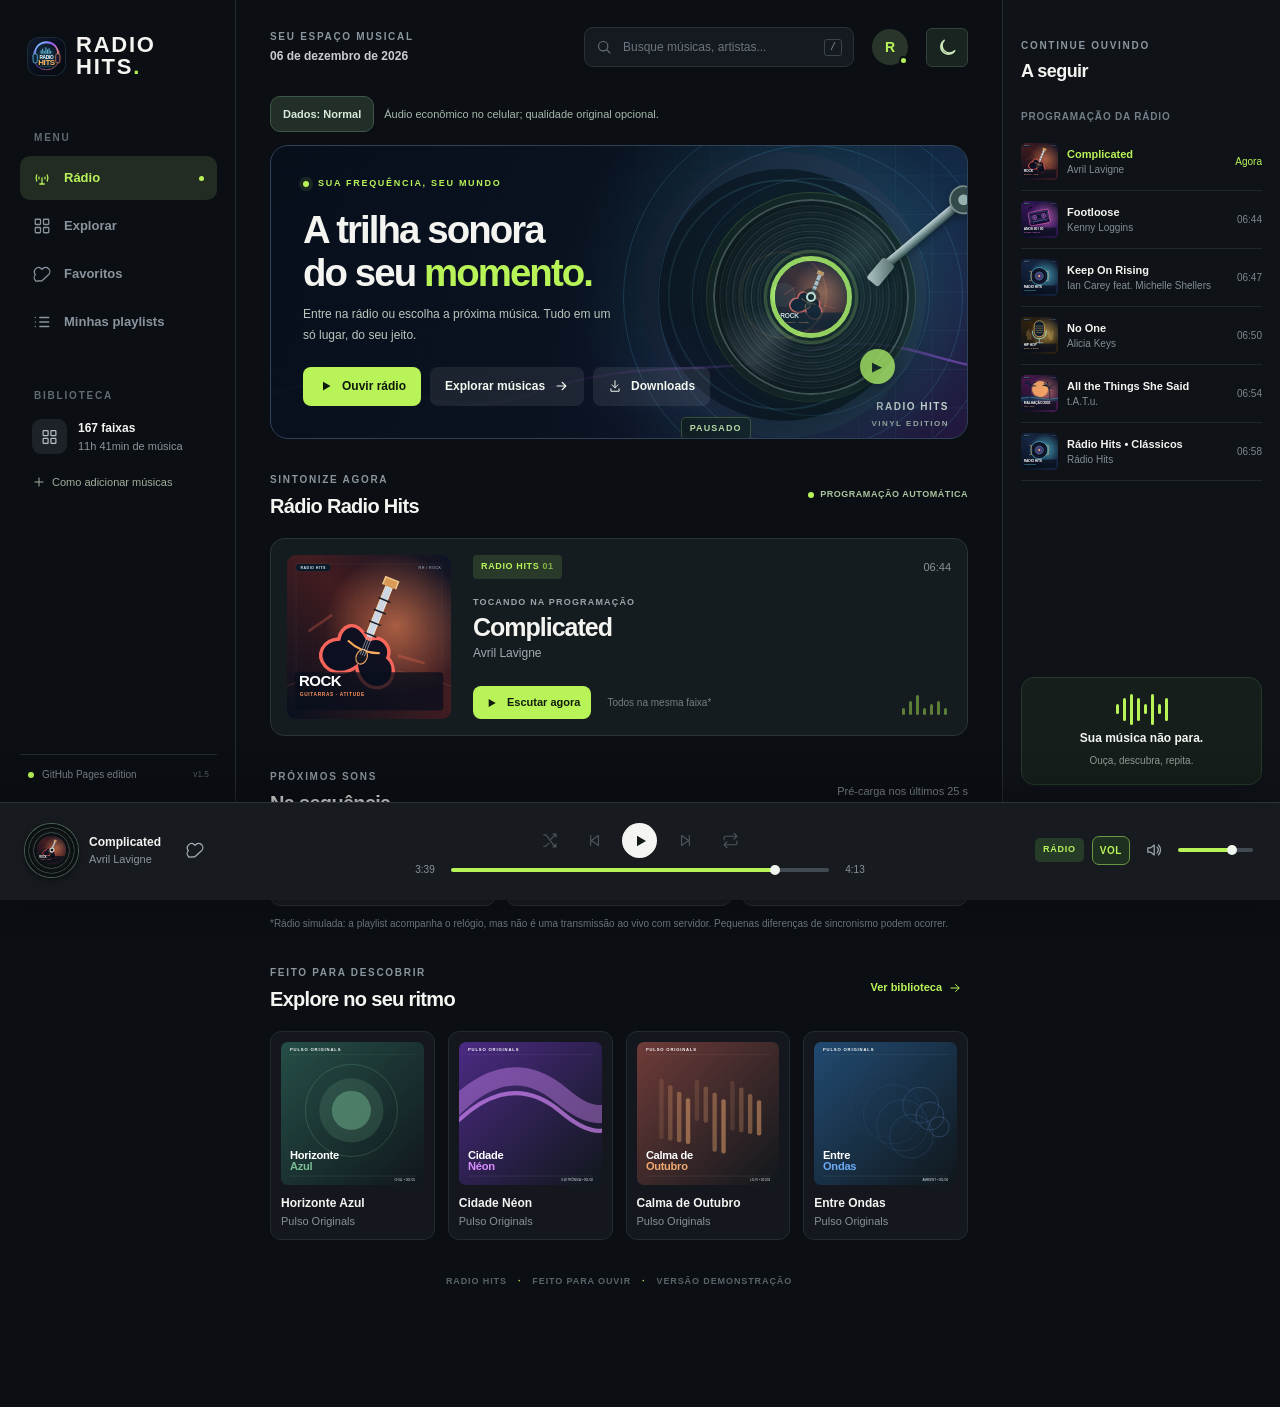
==== commit 75c3e293: "Radio Hits Android 2.6: seletor ECO, player AAC 48k e offline prioritario" ====
--- a/index.html
+++ b/index.html
@@ -14,7 +14,7 @@
   <meta name="apple-mobile-web-app-capable" content="yes">
   <meta name="apple-mobile-web-app-title" content="Radio Hits">
   <link rel="apple-touch-icon" href="./assets/branding/radio-hits-icon-192.png">
-  <link rel="stylesheet" href="./css/style.css?v=vinyl-4">
+  <link rel="stylesheet" href="./css/style.css?v=eco-1">
   <title>Radio Hits — sua música, seu ritmo</title>
 </head>
 <body>
@@ -68,6 +68,7 @@
       </header>
 
       <div id="offline-network-notice" class="offline-network-notice" role="status" hidden></div>
+      <div class="data-saver-bar"><button id="data-saver-toggle" type="button" aria-pressed="false" title="Economia de dados">Dados: Normal</button><span>Áudio econômico no celular; qualidade original opcional.</span></div>
       <section id="pwa-install-banner" class="pwa-install-banner" aria-label="Instalar Radio Hits" hidden>
         <div class="pwa-install-copy"><strong>Radio Hits no celular</strong><p>Instale na tela inicial. Novas versões chegam automaticamente, sem reinstalar.</p></div>
         <div class="pwa-install-actions"><button id="pwa-install-button" class="primary-action" type="button">Instalar aplicativo</button><button id="pwa-install-help" class="outline-button" type="button">Como instalar</button></div>
@@ -162,7 +163,7 @@
   <audio id="audio" preload="metadata"></audio>
   <script src="./js/native-bridge.js?v=bridge-2" defer></script>
   <script src="./js/offline.js?v=stream-3" defer></script>
-  <script src="./js/app.js?v=vinyl-4" defer></script>
+  <script src="./js/app.js?v=eco-1" defer></script>
   <script src="./js/install.js?v=1" defer></script>
   <script src="./js/sleep-timer.js?v=1" defer></script>
 </body>
--- a/css/style.css
+++ b/css/style.css
@@ -348,3 +348,14 @@
  .topbar .sleep-timer-launch{width:36px;height:36px;padding:7px;margin-left:0}
  .sleep-timer-choices button{min-height:58px}
 }
+
+/* Economia de dados: controle responsivo e de baixa complexidade. */
+.data-saver-bar{display:flex;align-items:center;gap:10px;margin:2px 0 13px;
+  font-size:11px;color:#a7b9ac}
+.data-saver-bar button{background:#222e28;color:#d7edda;border:1px solid #3d5846;
+  min-height:36px;padding:7px 12px;border-radius:10px;white-space:nowrap;
+  font-size:11px;font-weight:800;cursor:pointer}
+.data-saver-bar button.is-active{background:#294b33;border-color:#89c457;color:#e4ffcc}
+.data-saver-bar button:focus-visible{outline:2px solid var(--accent);outline-offset:3px}
+@media(max-width:690px){.data-saver-bar{font-size:10px;gap:8px}
+  .data-saver-bar button{min-height:42px}.data-saver-bar span{line-height:1.3}}
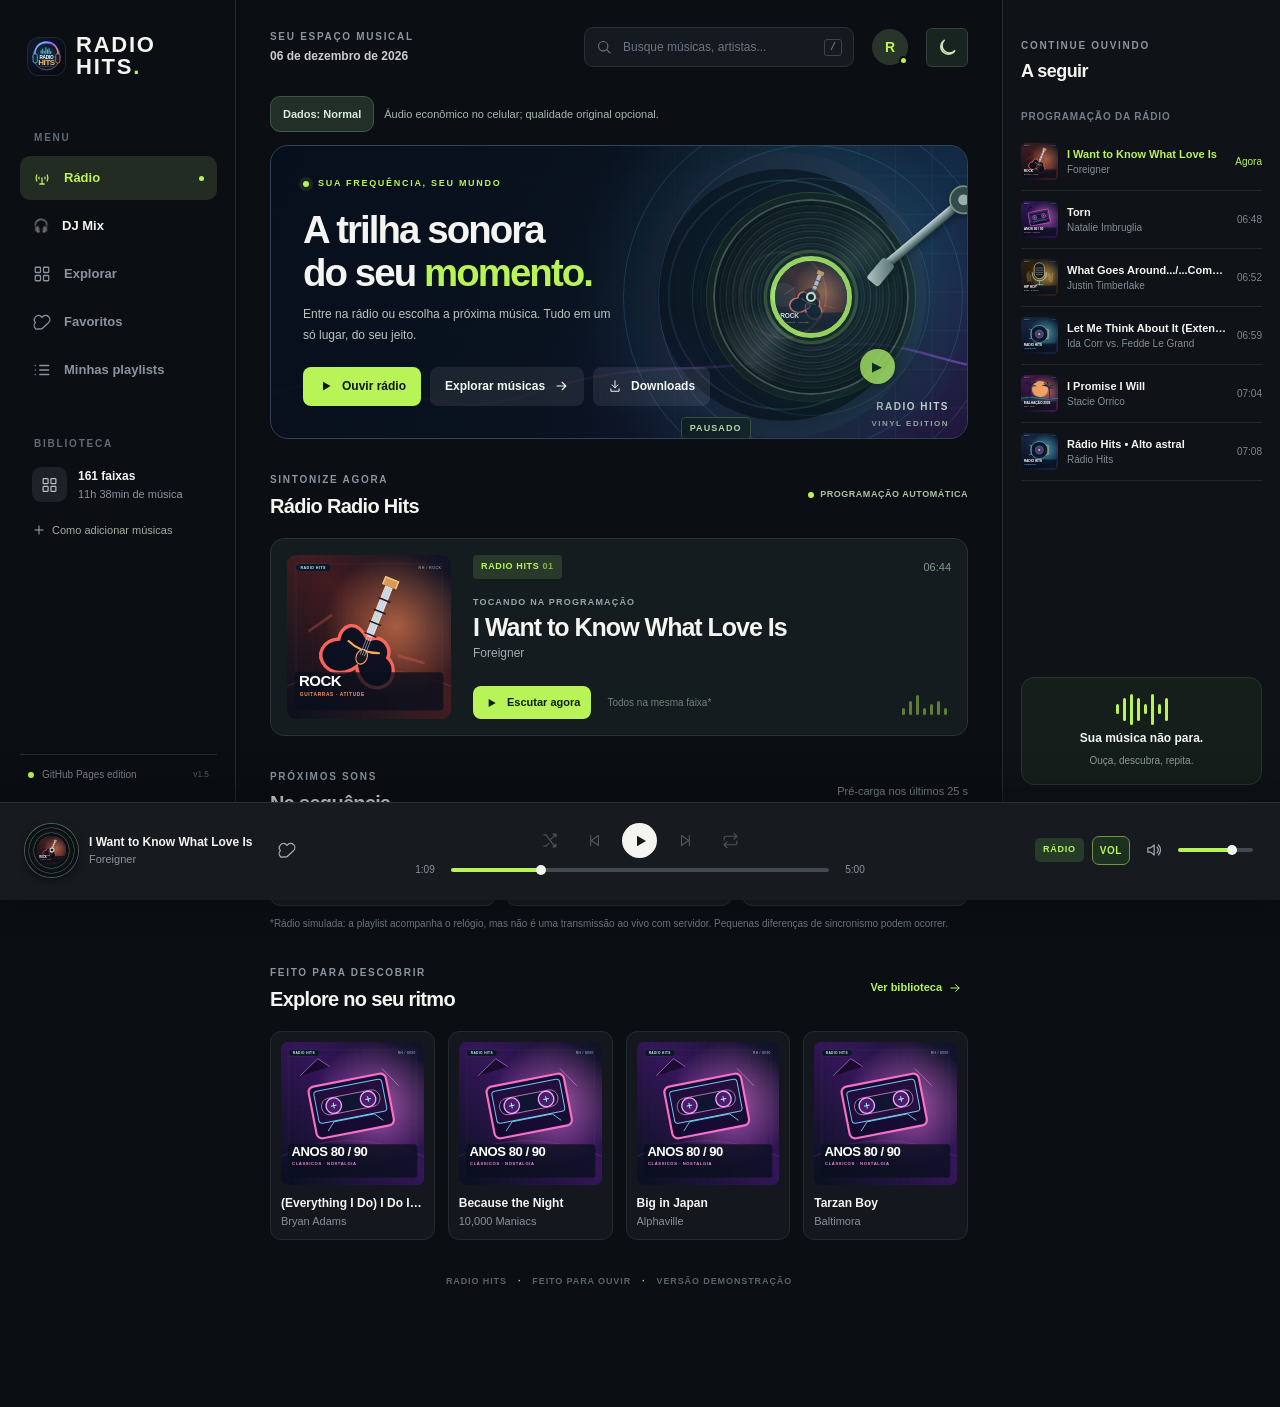
==== commit 00c829eb: "feat: link DJ Mix from desktop and mobile navigation" ====
--- a/index.html
+++ b/index.html
@@ -50,6 +50,7 @@
       <div class="side-label">MENU</div>
       <nav class="side-nav" id="nav-primary">
         <button class="nav-link is-active" data-view="radio"><svg class="icon"><use href="#i-radio"/></svg><span>Rádio</span><span class="nav-indicator"></span></button>
+        <a class="nav-link" href="./dj.html" style="text-decoration:none;color:inherit"><span aria-hidden="true">🎧</span><span>DJ Mix</span></a>
         <button class="nav-link" data-view="explorar"><svg class="icon"><use href="#i-grid"/></svg><span>Explorar</span></button>
         <button class="nav-link" data-view="favoritos"><svg class="icon"><use href="#i-heart"/></svg><span>Favoritos</span></button>
         <button class="nav-link" data-view="playlists"><svg class="icon"><use href="#i-list"/></svg><span>Minhas playlists</span></button>
@@ -137,7 +138,7 @@
   <footer class="player-shell" id="player-shell" aria-label="Player de áudio"><div class="player-track"><div class="mini-vinyl" aria-hidden="true"><img id="player-cover" src="./assets/capas/horizonte-azul.svg" alt=""><span class="mini-vinyl-spindle"></span></div><div class="player-track-label"><strong id="player-title">Radio Hits Rádio</strong><span id="player-artist">Selecione uma música</span></div><button class="icon-button like-current" id="player-like" aria-label="Favoritar música"><svg class="icon"><use href="#i-heart"/></svg></button></div>
     <div class="player-center"><div class="player-controls"><button class="icon-button extra-control" id="shuffle" title="Embaralhar" aria-label="Embaralhar"><svg class="icon"><use href="#i-shuffle"/></svg></button><button class="icon-button" id="previous" title="Música anterior" aria-label="Música anterior"><svg class="icon"><use href="#i-prev"/></svg></button><button class="main-play" id="player-play" aria-label="Reproduzir"><svg class="icon icon-filled"><use href="#i-play"/></svg></button><button class="icon-button" id="next" title="Próxima música" aria-label="Próxima música"><svg class="icon"><use href="#i-next"/></svg></button><button class="icon-button extra-control" id="repeat" title="Repetição desligada" aria-label="Configurar repetição"><svg class="icon"><use href="#i-repeat"/></svg><span id="repeat-one" class="repeat-one">1</span></button></div><div class="player-progress"><span id="elapsed">0:00</span><input type="range" min="0" max="1000" value="0" id="seek" aria-label="Posição da reprodução"><span id="total">0:00</span></div></div>
     <div class="player-options"><span class="mode-chip" id="player-mode">RÁDIO</span><button type="button" class="leveling-button is-active" id="leveling-toggle" aria-pressed="true" aria-label="Ativar ou desativar volume equilibrado" title="Desativar volume equilibrado">VOL</button><button class="icon-button" id="volume-button" title="Silenciar" aria-label="Silenciar"><svg class="icon"><use href="#i-volume"/></svg></button><input id="volume" type="range" min="0" max="100" value="75" aria-label="Volume"><button class="icon-button queue-open" id="queue-open" title="Ver fila" aria-label="Ver fila"><svg class="icon"><use href="#i-list"/></svg></button></div></footer>
-  <nav class="mobile-nav" aria-label="Navegação para celular"><button data-view="radio" class="is-active"><svg class="icon"><use href="#i-radio"/></svg><span>Rádio</span></button><button data-view="explorar"><svg class="icon"><use href="#i-grid"/></svg><span>Explorar</span></button><button data-view="favoritos"><svg class="icon"><use href="#i-heart"/></svg><span>Favoritos</span></button><button data-view="playlists"><svg class="icon"><use href="#i-list"/></svg><span>Playlists</span></button></nav>
+  <nav class="mobile-nav" aria-label="Navegação para celular"><a href="./dj.html" style="display:flex;flex-direction:column;align-items:center;justify-content:center;text-decoration:none;color:inherit;font-size:12px;gap:4px"><span>🎧</span><span>DJ Mix</span></a><button data-view="radio" class="is-active"><svg class="icon"><use href="#i-radio"/></svg><span>Rádio</span></button><button data-view="explorar"><svg class="icon"><use href="#i-grid"/></svg><span>Explorar</span></button><button data-view="favoritos"><svg class="icon"><use href="#i-heart"/></svg><span>Favoritos</span></button><button data-view="playlists"><svg class="icon"><use href="#i-list"/></svg><span>Playlists</span></button></nav>
 
   <dialog id="sleep-timer-dialog" class="sleep-timer-dialog" aria-labelledby="sleep-timer-heading">
     <div class="sleep-timer-head"><h2 id="sleep-timer-heading">Temporizador para dormir</h2><button id="sleep-timer-close" class="icon-button" type="button" aria-label="Fechar temporizador"><svg class="icon"><use href="#i-close"/></svg></button></div>
